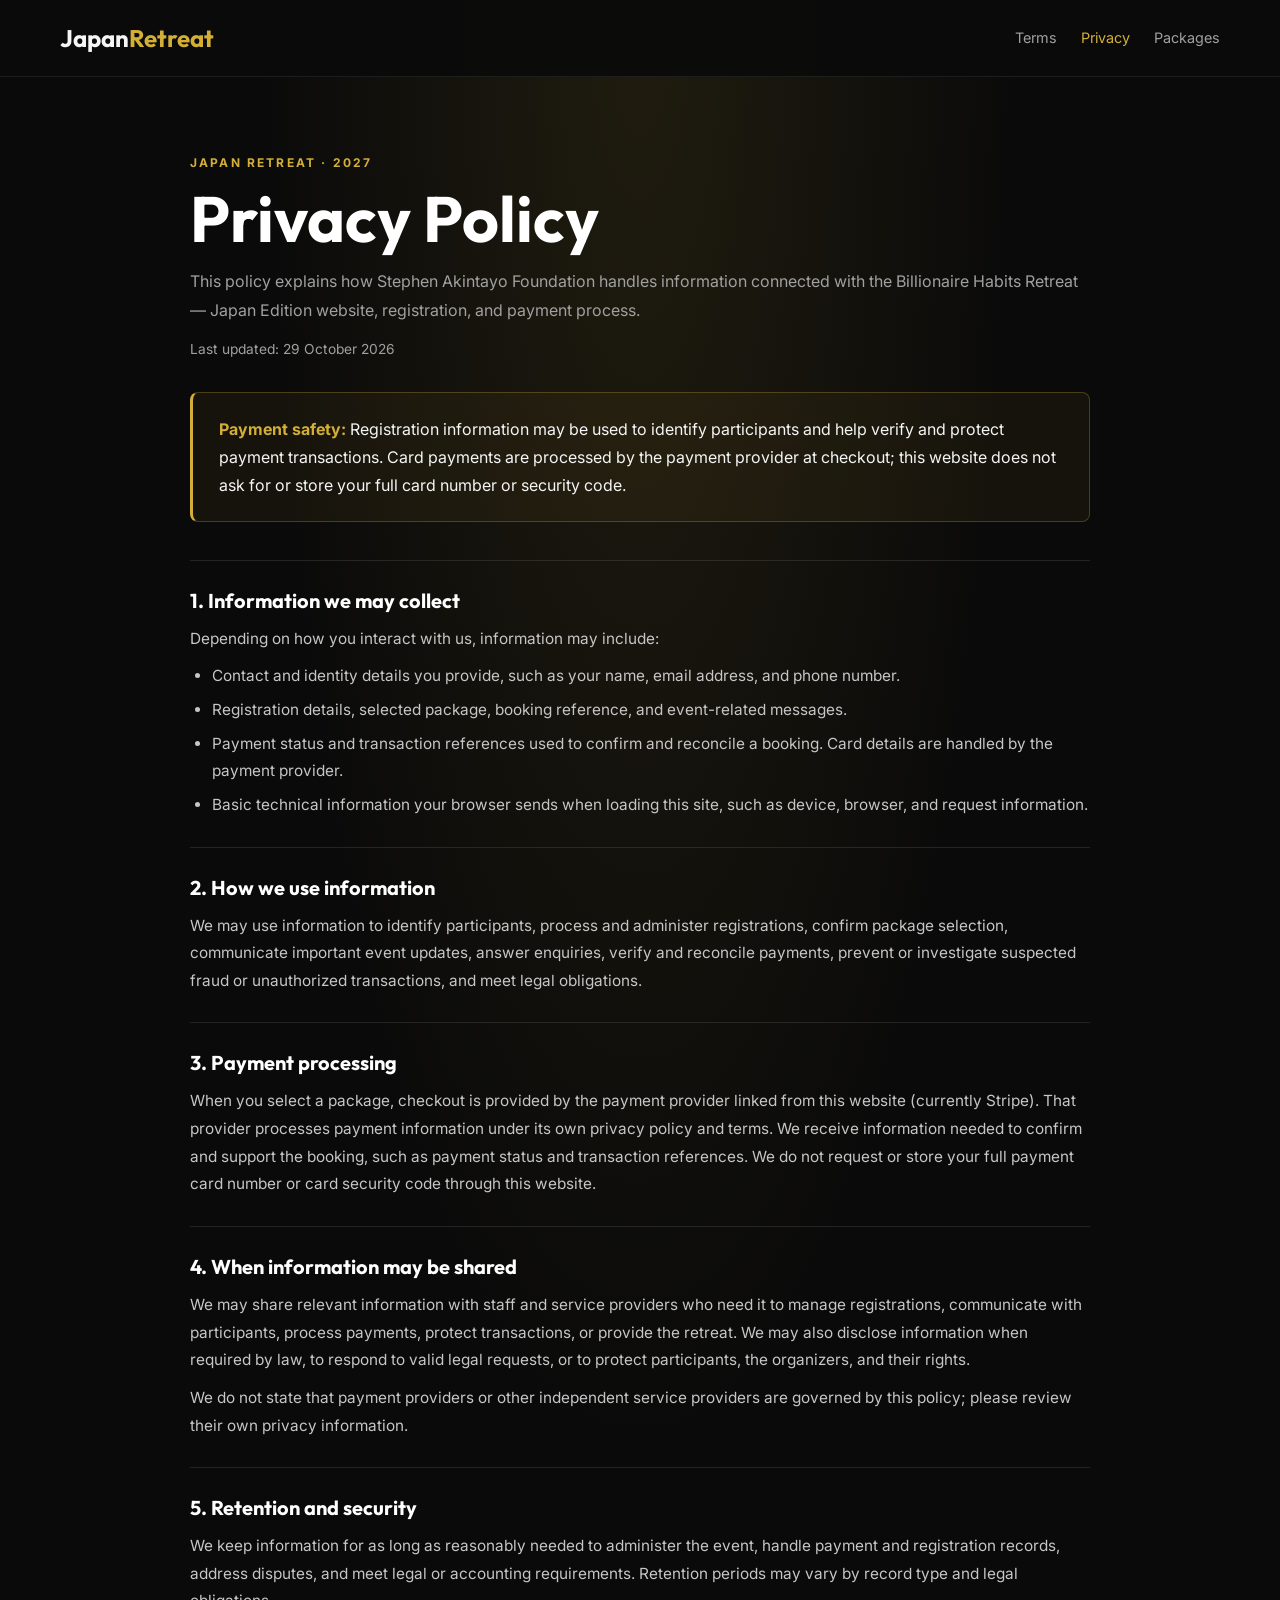
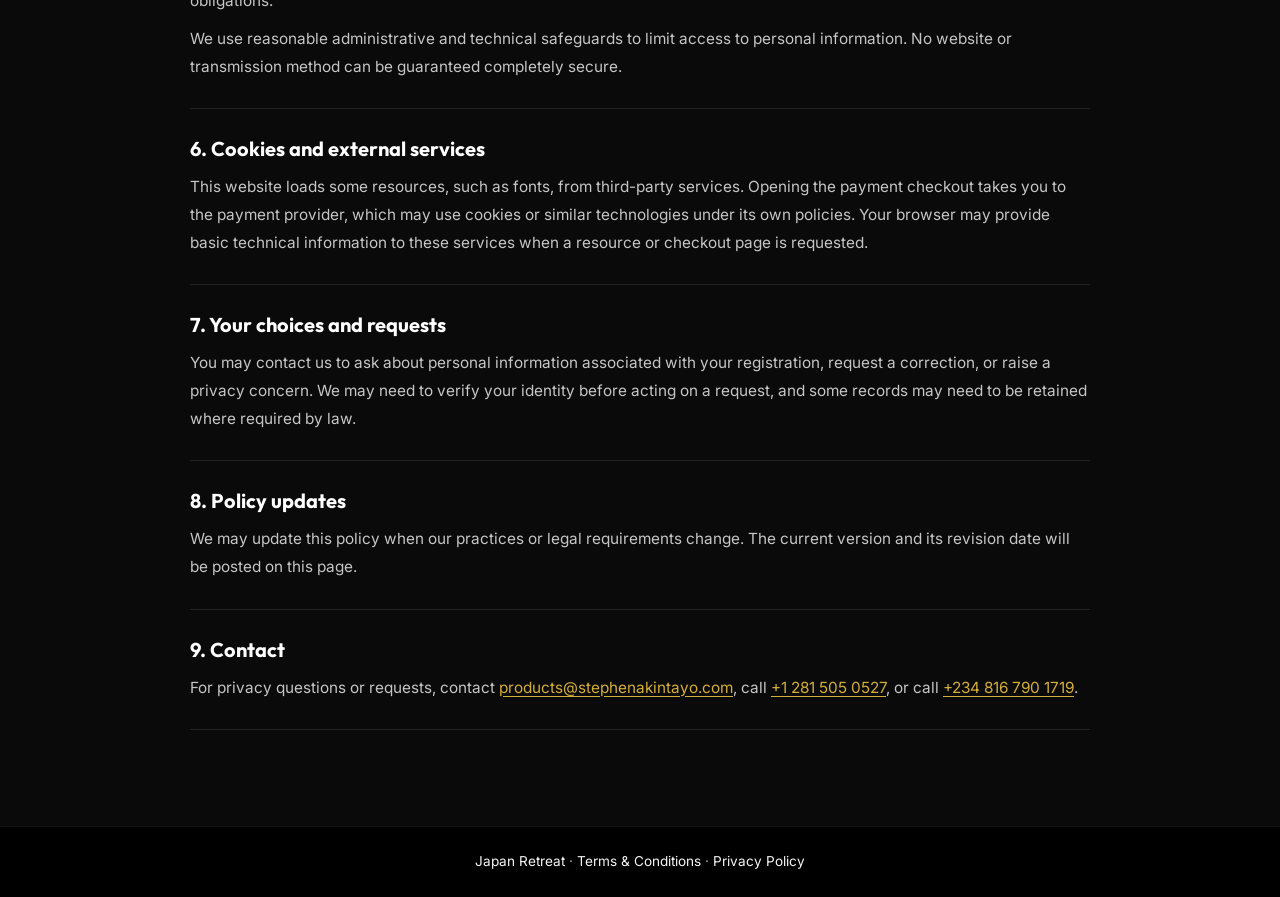
==== privacy.html @ bea85458 "feat: Implement Terms & Conditions agreement for Stripe checkout, enhancing user consent process; ad" ====
<!DOCTYPE html>
<html lang="en">
<head>
    <meta charset="UTF-8">
    <meta name="viewport" content="width=device-width, initial-scale=1.0">
    <meta name="theme-color" content="#0a0a0a">
    <meta name="description" content="Privacy Policy for the Billionaire Habits Retreat — Japan Edition 2027.">
    <title>Privacy Policy | Japan Retreat</title>
    <link rel="preconnect" href="https://fonts.googleapis.com">
    <link rel="preconnect" href="https://fonts.gstatic.com" crossorigin>
    <link href="https://fonts.googleapis.com/css2?family=Inter:wght@300;400;600&family=Outfit:wght@400;700&display=swap" rel="stylesheet">
    <link rel="stylesheet" href="style.css">
</head>
<body class="legal-page">
    <header class="legal-nav">
        <div class="container legal-nav-inner">
            <a href="index.html" class="logo">Japan<span>Retreat</span></a>
            <nav class="legal-nav-links" aria-label="Legal pages">
                <a href="terms.html">Terms</a>
                <a href="privacy.html" aria-current="page">Privacy</a>
                <a href="index.html#pricing">Packages</a>
            </nav>
        </div>
    </header>

    <main class="legal-main">
        <p class="legal-eyebrow">Japan Retreat · 2027</p>
        <h1 class="legal-title">Privacy Policy</h1>
        <p class="legal-intro">This policy explains how Stephen Akintayo Foundation handles information connected with the Billionaire Habits Retreat — Japan Edition website, registration, and payment process.</p>
        <p class="legal-updated">Last updated: 29 October 2026</p>

        <aside class="legal-highlight">
            <p><strong>Payment safety:</strong> Registration information may be used to identify participants and help verify and protect payment transactions. Card payments are processed by the payment provider at checkout; this website does not ask for or store your full card number or security code.</p>
        </aside>

        <div class="legal-content">
            <section>
                <h2>1. Information we may collect</h2>
                <p>Depending on how you interact with us, information may include:</p>
                <ul>
                    <li>Contact and identity details you provide, such as your name, email address, and phone number.</li>
                    <li>Registration details, selected package, booking reference, and event-related messages.</li>
                    <li>Payment status and transaction references used to confirm and reconcile a booking. Card details are handled by the payment provider.</li>
                    <li>Basic technical information your browser sends when loading this site, such as device, browser, and request information.</li>
                </ul>
            </section>
            <section>
                <h2>2. How we use information</h2>
                <p>We may use information to identify participants, process and administer registrations, confirm package selection, communicate important event updates, answer enquiries, verify and reconcile payments, prevent or investigate suspected fraud or unauthorized transactions, and meet legal obligations.</p>
            </section>
            <section>
                <h2>3. Payment processing</h2>
                <p>When you select a package, checkout is provided by the payment provider linked from this website (currently Stripe). That provider processes payment information under its own privacy policy and terms. We receive information needed to confirm and support the booking, such as payment status and transaction references. We do not request or store your full payment card number or card security code through this website.</p>
            </section>
            <section>
                <h2>4. When information may be shared</h2>
                <p>We may share relevant information with staff and service providers who need it to manage registrations, communicate with participants, process payments, protect transactions, or provide the retreat. We may also disclose information when required by law, to respond to valid legal requests, or to protect participants, the organizers, and their rights.</p>
                <p>We do not state that payment providers or other independent service providers are governed by this policy; please review their own privacy information.</p>
            </section>
            <section>
                <h2>5. Retention and security</h2>
                <p>We keep information for as long as reasonably needed to administer the event, handle payment and registration records, address disputes, and meet legal or accounting requirements. Retention periods may vary by record type and legal obligations.</p>
                <p>We use reasonable administrative and technical safeguards to limit access to personal information. No website or transmission method can be guaranteed completely secure.</p>
            </section>
            <section>
                <h2>6. Cookies and external services</h2>
                <p>This website loads some resources, such as fonts, from third-party services. Opening the payment checkout takes you to the payment provider, which may use cookies or similar technologies under its own policies. Your browser may provide basic technical information to these services when a resource or checkout page is requested.</p>
            </section>
            <section>
                <h2>7. Your choices and requests</h2>
                <p>You may contact us to ask about personal information associated with your registration, request a correction, or raise a privacy concern. We may need to verify your identity before acting on a request, and some records may need to be retained where required by law.</p>
            </section>
            <section>
                <h2>8. Policy updates</h2>
                <p>We may update this policy when our practices or legal requirements change. The current version and its revision date will be posted on this page.</p>
            </section>
            <section>
                <h2>9. Contact</h2>
                <p>For privacy questions or requests, contact <a href="mailto:products@stephenakintayo.com">products@stephenakintayo.com</a>, call <a href="tel:+12815050527">+1 281 505 0527</a>, or call <a href="tel:+2348167901719">+234 816 790 1719</a>.</p>
            </section>
        </div>
    </main>

    <footer class="legal-footer">
        <a href="index.html">Japan Retreat</a> · <a href="terms.html">Terms &amp; Conditions</a> · <a href="privacy.html">Privacy Policy</a>
    </footer>
</body>
</html>
---- style.css ----
/* Global Variables & Reset */
:root {
    --primary-color: #D4AF37;
    /* Metallic Gold */
    --secondary-color: #8B0000;
    /* Deep Japan Red */
    --bg-dark: #0a0a0a;
    /* Almost Black */
    --bg-card: #141414;
    /* Dark Grey */
    --text-light: #f5f5f5;
    --text-grey: #a0a0a0;
    --font-heading: 'Outfit', sans-serif;
    --font-body: 'Inter', sans-serif;
    --transition: all 0.3s ease;
}

* {
    margin: 0;
    padding: 0;
    box-sizing: border-box;
}

html {
    scroll-behavior: smooth;
    overflow-x: hidden;
}

@media (prefers-reduced-motion: reduce) {
    html {
        scroll-behavior: auto;
    }

    *,
    *::before,
    *::after {
        animation-duration: 0.01ms !important;
        animation-iteration-count: 1 !important;
        transition-duration: 0.01ms !important;
    }
}

body {
    font-family: var(--font-body);
    background-color: var(--bg-dark);
    color: var(--text-light);
    line-height: 1.6;
    overflow-x: hidden;
}

h1,
h2,
h3,
h4,
h5,
h6 {
    font-family: var(--font-heading);
    font-weight: 700;
    line-height: 1.2;
    color: #fff;
}

a {
    text-decoration: none;
    color: inherit;
    transition: var(--transition);
}

a:focus-visible,
button:focus-visible,
.btn:focus-visible {
    outline: 2px solid var(--primary-color);
    outline-offset: 3px;
}

.skip-link {
    position: absolute;
    left: -9999px;
    top: auto;
    width: 1px;
    height: 1px;
    overflow: hidden;
    z-index: -1;
}

.skip-link:focus {
    left: 16px;
    top: 16px;
    width: auto;
    height: auto;
    padding: 12px 20px;
    background: var(--primary-color);
    color: #000;
    font-weight: 600;
    z-index: 10000;
    border-radius: 4px;
    overflow: visible;
}

ul {
    list-style: none;
}

img {
    max-width: 100%;
    height: auto;
    display: block;
}

/* Utility Classes */
.container {
    max-width: 1200px;
    margin: 0 auto;
    padding: 0 20px;
}

.section-padding {
    padding: 100px 0;
}

.text-center {
    text-align: center;
}

.text-gold {
    color: var(--primary-color);
}

.btn {
    display: inline-block;
    padding: 16px 32px;
    font-weight: 600;
    text-transform: uppercase;
    letter-spacing: 1px;
    border-radius: 4px;
    cursor: pointer;
    transition: var(--transition);
    border: 1px solid transparent;
    text-align: center;
    line-height: 1.3;
}

.btn-primary {
    background: linear-gradient(135deg, var(--primary-color), #b8860b);
    color: #000;
}

.btn-primary:hover {
    transform: translateY(-2px);
    box-shadow: 0 10px 20px rgba(212, 175, 55, 0.2);
}

.btn-secondary {
    background: transparent;
    border-color: var(--text-light);
    color: var(--text-light);
}

.btn-secondary:hover {
    background: rgba(255, 255, 255, 0.1);
    border-color: var(--primary-color);
    color: var(--primary-color);
}

.btn-hero-outline {
    border-color: rgba(212, 175, 55, 0.5);
    color: var(--text-light);
}

.btn-hero-outline:hover {
    border-color: var(--primary-color);
    color: var(--primary-color);
    background: rgba(212, 175, 55, 0.08);
}

.nav-links a.btn-nav-cta {
    padding: 10px 18px !important;
    font-size: 0.8rem;
    letter-spacing: 0.04em;
    color: #111;
}

.nav-links a.btn-nav-cta:hover {
    color: #111;
}

/* Animations */
@keyframes fadeIn {
    from {
        opacity: 0;
        transform: translateY(20px);
    }

    to {
        opacity: 1;
        transform: translateY(0);
    }
}

.fade-in {
    opacity: 0;
    animation: fadeIn 0.8s ease forwards;
}

.delay-100 {
    animation-delay: 0.1s;
}

.delay-200 {
    animation-delay: 0.2s;
}

.delay-300 {
    animation-delay: 0.3s;
}

/* Navigation */
.navbar {
    position: fixed;
    top: 0;
    left: 0;
    width: 100%;
    z-index: 1000;
    padding: 20px 0;
    transition: var(--transition);
    background: rgba(10, 10, 10, 0.8);
    backdrop-filter: blur(10px);
    border-bottom: 1px solid rgba(255, 255, 255, 0.05);
}

.navbar.scrolled {
    padding: 14px 0;
    background: rgba(10, 10, 10, 0.95);
    box-shadow: 0 8px 32px rgba(0, 0, 0, 0.45);
}

.nav-container {
    display: flex;
    justify-content: space-between;
    align-items: center;
}

.logo {
    font-size: 1.5rem;
    font-weight: 700;
    color: var(--text-light);
    font-family: var(--font-heading);
}

.logo span {
    color: var(--primary-color);
}

.nav-links {
    display: flex;
    gap: 28px;
    align-items: center;
}

.nav-links a {
    font-size: 0.9rem;
    text-transform: uppercase;
    letter-spacing: 1px;
    color: var(--text-grey);
}

.nav-links a:hover {
    color: var(--primary-color);
}

.mobile-menu-btn {
    display: none;
    font-size: 1.5rem;
    cursor: pointer;
    width: 44px;
    height: 44px;
    align-items: center;
    justify-content: center;
    color: var(--text-light);
    flex-shrink: 0;
}

/* Hero Section */
.hero {
    min-height: 100vh;
    min-height: 100dvh;
    background: linear-gradient(rgba(0, 0, 0, 0.6), rgba(0, 0, 0, 0.7)), url('images/hero-bg.png');
    background-size: cover;
    background-position: center;
    display: flex;
    align-items: center;
    justify-content: center;
    text-align: center;
    position: relative;
    padding: 110px 0 56px;
}

.hero-content {
    max-width: 900px;
    padding: 0 20px;
}

.hero-subtitle {
    font-size: 1.2rem;
    text-transform: uppercase;
    letter-spacing: 3px;
    color: var(--primary-color);
    margin-bottom: 20px;
    display: block;
}

.hero h1 {
    font-size: 4rem;
    margin-bottom: 20px;
    text-shadow: 0 2px 10px rgba(0, 0, 0, 0.5);
}

.hero-date {
    display: inline-flex;
    align-items: center;
    gap: 10px;
    font-family: var(--font-heading);
    font-size: 1.05rem;
    font-weight: 600;
    letter-spacing: 0.06em;
    text-transform: uppercase;
    color: var(--primary-color);
    margin: 0 auto 24px;
    padding: 10px 18px;
    border: 1px solid rgba(212, 175, 55, 0.35);
    background: rgba(0, 0, 0, 0.35);
}

.hero-date i {
    opacity: 0.9;
}

.hero-micro {
    font-size: 1.2rem;
    color: var(--text-grey);
    margin-bottom: 40px;
    max-width: 700px;
    margin-left: auto;
    margin-right: auto;
}

.hero-benefits {
    display: flex;
    justify-content: center;
    gap: 20px;
    flex-wrap: wrap;
    margin-bottom: 40px;
}

.benefit-item {
    display: flex;
    align-items: center;
    gap: 10px;
    font-size: 0.9rem;
    color: var(--text-light);
}

.benefit-item i {
    color: var(--primary-color);
}

.hero-cta {
    display: flex;
    gap: 20px;
    justify-content: center;
    margin-bottom: 28px;
}

.trust-indicators {
    font-size: 0.8rem;
    color: var(--text-grey);
    letter-spacing: 0.5px;
    max-width: 520px;
    margin-left: auto;
    margin-right: auto;
    line-height: 1.5;
}

.section-lead {
    max-width: 640px;
    margin: 0 auto 32px;
    color: var(--text-grey);
    font-size: 1.05rem;
    line-height: 1.65;
}

.pricing .section-lead {
    margin-bottom: 16px;
}

/* About Section */
.about {
    background-color: var(--bg-dark);
    position: relative;
    overflow: hidden;
}

.about-grid {
    display: grid;
    grid-template-columns: 1fr 1fr;
    gap: 60px;
    align-items: center;
}

.about-image {
    position: relative;
}

.about-image img {
    border-radius: 4px;
    box-shadow: 0 20px 40px rgba(0, 0, 0, 0.5);
}

.about-image::before {
    content: '';
    position: absolute;
    top: -20px;
    left: -20px;
    width: 100%;
    height: 100%;
    border: 2px solid var(--primary-color);
    z-index: -1;
    opacity: 0.5;
}

.section-title {
    font-size: 3rem;
    margin-bottom: 30px;
}

.section-title span {
    color: var(--primary-color);
}

.mini-list {
    margin-top: 30px;
}

.mini-list li {
    margin-bottom: 15px;
    padding-left: 25px;
    position: relative;
    color: var(--text-grey);
}

.mini-list li::before {
    content: '•';
    color: var(--primary-color);
    position: absolute;
    left: 0;
    font-size: 1.5rem;
    line-height: 1rem;
}

/* Who It's For */
.who-for {
    background-color: var(--bg-card);
}

.who-grid {
    display: grid;
    grid-template-columns: repeat(auto-fit, minmax(min(100%, 280px), 1fr));
    gap: 30px;
    margin-top: 50px;
}

.who-card {
    background: rgba(255, 255, 255, 0.03);
    padding: 40px;
    border-radius: 4px;
    border: 1px solid rgba(255, 255, 255, 0.05);
    transition: var(--transition);
}

.who-card:hover {
    transform: translateY(-10px);
    border-color: var(--primary-color);
}

.who-card h3 {
    font-size: 1.5rem;
    margin-bottom: 15px;
    color: var(--primary-color);
}

.not-for {
    margin-top: 60px;
    padding: 40px;
    background: rgba(139, 0, 0, 0.1);
    border-left: 4px solid var(--secondary-color);
}

/* Outcomes */
.outcomes {
    background: linear-gradient(rgba(0, 0, 0, 0.9), rgba(0, 0, 0, 0.9)), url('images/strategy-session.png');
    background-size: cover;
    background-position: center;
}

.outcome-grid {
    display: grid;
    grid-template-columns: repeat(auto-fit, minmax(min(100%, 240px), 1fr));
    gap: 30px;
    margin-top: 50px;
}

.outcome-card {
    background: rgba(0, 0, 0, 0.6);
    backdrop-filter: blur(10px);
    padding: 30px;
    border-top: 2px solid var(--primary-color);
    text-align: center;
}

.outcome-number {
    font-size: 3rem;
    font-weight: 700;
    color: rgba(255, 255, 255, 0.1);
    margin-bottom: -20px;
    display: block;
}

.outcome-card h3 {
    margin-bottom: 15px;
}

/* Itinerary */
.itinerary {
    background-color: var(--bg-dark);
}

.timeline {
    position: relative;
    max-width: 800px;
    margin: 50px auto 0;
}

.timeline::before {
    content: '';
    position: absolute;
    left: 50%;
    transform: translateX(-50%);
    width: 2px;
    height: 100%;
    background: rgba(255, 255, 255, 0.1);
}

.timeline-item {
    margin-bottom: 50px;
    position: relative;
    width: 50%;
}

.timeline-item:nth-child(odd) {
    left: 0;
    padding-right: 40px;
    text-align: right;
}

.timeline-item:nth-child(even) {
    left: 50%;
    padding-left: 40px;
}

.timeline-dot {
    position: absolute;
    width: 20px;
    height: 20px;
    background: var(--primary-color);
    border-radius: 50%;
    top: 0;
}

.timeline-item:nth-child(odd) .timeline-dot {
    right: -10px;
}

.timeline-item:nth-child(even) .timeline-dot {
    left: -10px;
}

.day-title {
    color: var(--primary-color);
    font-size: 1.2rem;
    margin-bottom: 10px;
    font-weight: 700;
}

/* Included */
.included {
    background-color: var(--bg-card);
}

.included-grid {
    display: grid;
    grid-template-columns: 1fr 1fr;
    gap: 60px;
}

.included-list li {
    margin-bottom: 15px;
    display: flex;
    align-items: center;
    gap: 15px;
}

.included-list li i {
    color: var(--primary-color);
}

.not-included-list li i {
    color: var(--secondary-color);
}

/* Pricing */
.pricing {
    background-color: var(--bg-dark);
}

.pricing-grid {
    display: grid;
    grid-template-columns: repeat(auto-fit, minmax(300px, 1fr));
    gap: 30px;
    margin-top: 50px;
}

.pricing-grid-four {
    max-width: 1200px;
    margin-left: auto;
    margin-right: auto;
    grid-template-columns: repeat(2, minmax(0, 1fr));
    gap: 24px;
    align-items: stretch;
}

.pricing-grid-four .pricing-card {
    display: flex;
    flex-direction: column;
    padding: 32px 24px;
}

.pricing-grid-four .package-features {
    flex: 1;
}

.pricing-grid-four .pricing-card.featured {
    transform: none;
}

.pricing-grid-four .pricing-card.featured:hover {
    transform: translateY(-10px);
}

.package-price {
    font-family: 'Outfit', sans-serif;
    margin: 0 0 12px;
    line-height: 1.15;
}

.package-currency {
    display: block;
    font-size: 0.7rem;
    font-weight: 600;
    letter-spacing: 0.2em;
    text-transform: uppercase;
    color: var(--text-grey);
    margin-bottom: 6px;
}

.package-amount {
    font-size: 2.35rem;
    font-weight: 700;
    color: var(--primary-color);
}

.pricing-tier-label {
    display: inline-block;
    font-size: 0.7rem;
    font-weight: 700;
    letter-spacing: 0.15em;
    text-transform: uppercase;
    color: var(--text-grey);
    margin-bottom: 8px;
}

.pricing-urgency {
    margin: 16px auto 40px;
    max-width: 520px;
    font-size: 0.95rem;
    color: var(--primary-color);
    font-weight: 600;
}

.pricing-urgency i {
    margin-right: 8px;
    opacity: 0.9;
}

.pricing-ribbon {
    position: absolute;
    top: 0;
    left: 0;
    width: 100%;
    background: var(--primary-color);
    color: #000;
    font-size: 0.75rem;
    font-weight: 700;
    padding: 6px 0;
    text-transform: uppercase;
    letter-spacing: 0.08em;
}

.package-note {
    font-size: 0.95rem;
    color: var(--text-grey);
    margin: 0 0 8px;
    line-height: 1.5;
}

.package-terms {
    display: grid;
    gap: 7px;
    margin: 18px 0 12px;
    color: var(--text-grey);
    font-size: 0.82rem;
    line-height: 1.5;
    text-align: left;
}

.package-terms label {
    display: flex;
    align-items: flex-start;
    gap: 9px;
    cursor: pointer;
}

.package-terms input {
    flex: 0 0 auto;
    margin-top: 3px;
    accent-color: var(--primary-color);
}

.package-terms a {
    justify-self: start;
    margin-left: 25px;
    color: var(--primary-color);
    text-decoration: underline;
}

.btn-pricing-main.is-disabled {
    opacity: 0.5;
    cursor: not-allowed;
    filter: grayscale(0.35);
}

.package-diff {
    font-size: 0.9rem;
    color: var(--primary-color);
    font-weight: 600;
    margin: 0 0 12px;
    line-height: 1.5;
    max-width: 320px;
    margin-left: auto;
    margin-right: auto;
}

.btn-pricing-main {
    width: 100%;
    text-align: center;
}

.pricing-secure {
    margin-top: 14px;
    font-size: 0.75rem;
    color: var(--text-grey);
    line-height: 1.4;
}

.pricing-secure i {
    margin-right: 6px;
    color: rgba(212, 175, 55, 0.7);
}

.final-cta-grid {
    display: grid;
    grid-template-columns: repeat(2, minmax(0, 1fr));
    gap: 14px;
    max-width: 720px;
    margin: 0 auto;
}

.final-cta-grid .btn {
    width: 100%;
    text-align: center;
}

.pricing-card {
    background: var(--bg-card);
    padding: 40px;
    border-radius: 4px;
    border: 1px solid rgba(255, 255, 255, 0.05);
    text-align: center;
    position: relative;
    transition: var(--transition);
}

.pricing-card.featured {
    border-color: var(--primary-color);
    transform: scale(1.05);
    z-index: 1;
    background: linear-gradient(180deg, #1a1a1a 0%, #141414 100%);
}

.pricing-card:hover {
    transform: translateY(-10px);
}

.pricing-card.featured:hover {
    transform: scale(1.05) translateY(-10px);
}

.package-name {
    font-size: 1.5rem;
    margin-bottom: 20px;
    color: var(--text-light);
}

.package-features {
    margin: 24px 0 28px;
    text-align: left;
}

.package-features li {
    display: flex;
    align-items: flex-start;
    gap: 12px;
    margin-bottom: 14px;
    padding-bottom: 14px;
    border-bottom: 1px solid rgba(255, 255, 255, 0.05);
    font-size: 0.95rem;
    color: var(--text-light);
}

.package-features li:last-child {
    border-bottom: none;
    margin-bottom: 0;
    padding-bottom: 0;
}

.package-features li > i {
    flex-shrink: 0;
    margin-top: 3px;
    color: var(--primary-color);
    width: 1.1em;
    text-align: center;
}

.package-features li > i.fa-passport {
    color: rgba(212, 175, 55, 0.85);
}

.pricing-card.featured .package-name {
    margin-top: 22px;
}

/* Host */
.host {
    background-color: var(--bg-card);
}

.host-grid {
    display: grid;
    grid-template-columns: 1fr 1fr;
    gap: 60px;
    align-items: center;
}

.host-img img {
    border-radius: 4px;
    filter: grayscale(20%);
    transition: var(--transition);
}

.host-img img:hover {
    filter: grayscale(0%);
}

.host-role {
    color: var(--primary-color);
    font-weight: 600;
    letter-spacing: 0.04em;
    margin: -8px 0 18px;
    font-size: 0.95rem;
}

/* Testimonials */
.testimonials {
    background: linear-gradient(rgba(0, 0, 0, 0.8), rgba(0, 0, 0, 0.8)), url('images/testimonial-bg.png');
    background-size: cover;
    background-position: center;
}

.testimonial-grid {
    display: grid;
    grid-template-columns: repeat(auto-fit, minmax(min(100%, 280px), 1fr));
    gap: 30px;
    margin-top: 50px;
}

.testimonial-card {
    background: rgba(255, 255, 255, 0.05);
    backdrop-filter: blur(5px);
    padding: 30px;
    border-radius: 4px;
}

.quote-icon {
    font-size: 2rem;
    color: var(--primary-color);
    margin-bottom: 20px;
}

/* FAQ */
.faq {
    background-color: var(--bg-dark);
}

.faq-container {
    max-width: 800px;
    margin: 50px auto 0;
}

.need-to-know {
    max-width: 800px;
    margin: 0 auto 0;
    padding: 28px 32px;
    background: var(--bg-card);
    border: 1px solid rgba(212, 175, 55, 0.25);
    border-radius: 4px;
}

.need-to-know-title {
    font-size: 1.15rem;
    margin-bottom: 16px;
    color: var(--primary-color);
}

.need-to-know-list {
    display: flex;
    flex-direction: column;
    gap: 12px;
}

.need-to-know-list li {
    color: var(--text-grey);
    font-size: 0.95rem;
    line-height: 1.55;
}

.need-to-know-list strong {
    color: var(--text-light);
}

.need-to-know-list a,
.faq-answer a {
    color: var(--primary-color);
    text-decoration: underline;
    text-underline-offset: 2px;
}

.need-to-know-list a:hover,
.faq-answer a:hover {
    color: #e8c84a;
}

.faq-item {
    margin-bottom: 20px;
    border-bottom: 1px solid rgba(255, 255, 255, 0.1);
}

.faq-question {
    padding: 20px 0;
    cursor: pointer;
    display: flex;
    justify-content: space-between;
    align-items: center;
    font-weight: 600;
}

.faq-answer {
    max-height: 0;
    overflow: hidden;
    transition: max-height 0.35s ease, padding 0.35s ease;
    color: var(--text-grey);
}

.faq-item.active .faq-answer {
    max-height: 2000px;
    padding-bottom: 20px;
}

.faq-item.active .faq-question {
    color: var(--primary-color);
}

/* Footer */
footer {
    background-color: #000;
    padding: 80px 0 40px;
    border-top: 1px solid rgba(255, 255, 255, 0.05);
}

.footer-grid {
    display: grid;
    grid-template-columns: repeat(auto-fit, minmax(min(100%, 220px), 1fr));
    gap: 40px;
    margin-bottom: 60px;
}

.footer-grid a:hover {
    color: var(--primary-color);
}

.footer-bottom {
    text-align: center;
    padding-top: 40px;
    border-top: 1px solid rgba(255, 255, 255, 0.05);
    color: var(--text-grey);
    font-size: 0.9rem;
}

/* Final CTA */
.final-cta {
    background: var(--bg-card);
    text-align: center;
    border-top: 1px solid rgba(255, 255, 255, 0.06);
}

.final-cta-lead {
    max-width: 560px;
    margin: 0 auto 28px;
    color: var(--text-grey);
    font-size: 1.1rem;
    line-height: 1.65;
}

.final-cta-footnote {
    margin-top: 28px;
    font-size: 0.9rem;
    color: var(--text-grey);
    font-weight: 500;
}

.final-cta-footnote i {
    margin: 0 4px 0 10px;
    color: var(--primary-color);
}

.final-cta-footnote i:first-child {
    margin-left: 0;
}

/* Responsive */
@media (max-width: 1024px) {
    .nav-links {
        gap: 16px;
    }

    .nav-links a:not(.btn-primary) {
        font-size: 0.8rem;
    }

    .hero h1 {
        font-size: 3.1rem;
    }

    .section-title {
        font-size: 2.5rem;
    }
}

@media (max-width: 900px) {
    .section-padding {
        padding: 72px 0;
    }

    .nav-links {
        display: none;
        position: absolute;
        top: 100%;
        left: 0;
        width: 100%;
        background: rgba(10, 10, 10, 0.98);
        flex-direction: column;
        gap: 4px;
        padding: 12px 20px 24px;
        text-align: center;
        border-bottom: 1px solid rgba(255, 255, 255, 0.08);
        box-shadow: 0 16px 32px rgba(0, 0, 0, 0.45);
        z-index: 1001;
    }

    .nav-links.active {
        display: flex;
    }

    .nav-links li {
        width: 100%;
    }

    .nav-links a {
        display: block;
        padding: 12px 8px;
        font-size: 0.95rem;
    }

    .nav-links a.btn-nav-cta {
        width: 100%;
        margin-top: 8px;
        padding: 14px 18px !important;
        font-size: 0.85rem;
    }

    .mobile-menu-btn {
        display: flex;
    }

    .pricing-grid-four {
        grid-template-columns: 1fr;
        max-width: 440px;
        gap: 20px;
    }

    .pricing-grid-four .pricing-card {
        padding: 28px 20px;
    }

    .about-grid,
    .host-grid,
    .included-grid {
        grid-template-columns: 1fr;
        gap: 36px;
    }

    .about-image::before {
        top: -12px;
        left: 0;
    }

    .final-cta-grid {
        grid-template-columns: 1fr;
        max-width: 400px;
    }
}

@media (max-width: 768px) {
    .container {
        padding: 0 16px;
    }

    .hero {
        min-height: 100svh;
        padding: 96px 0 48px;
        align-items: flex-start;
    }

    .hero-subtitle {
        font-size: 0.78rem;
        letter-spacing: 1.5px;
        margin-bottom: 14px;
        line-height: 1.4;
    }

    .hero h1 {
        font-size: 2.05rem;
        margin-bottom: 16px;
    }

    .hero-date {
        font-size: 0.78rem;
        padding: 8px 12px;
        margin-bottom: 18px;
        letter-spacing: 0.04em;
        max-width: 100%;
        justify-content: center;
        flex-wrap: wrap;
    }

    .hero-micro {
        font-size: 1rem;
        margin-bottom: 28px;
        line-height: 1.6;
    }

    .hero-cta {
        flex-direction: column;
        gap: 12px;
        align-items: stretch;
        max-width: 360px;
        margin-left: auto;
        margin-right: auto;
    }

    .hero-cta .btn {
        width: 100%;
        padding: 14px 20px;
    }

    .trust-indicators {
        font-size: 0.75rem;
        padding: 0 8px;
    }

    .section-title {
        font-size: 1.85rem;
        margin-bottom: 20px;
    }

    .section-lead {
        font-size: 0.98rem;
        margin-bottom: 24px;
    }

    .need-to-know {
        padding: 20px 16px;
        margin-bottom: 28px;
    }

    .who-card,
    .not-for {
        padding: 24px 20px;
    }

    .not-for {
        margin-top: 36px;
    }

    .package-name {
        font-size: 1.25rem;
        margin-bottom: 12px;
    }

    .package-amount {
        font-size: 2rem;
    }

    .package-diff,
    .package-note {
        max-width: none;
        font-size: 0.88rem;
    }

    .package-features li {
        font-size: 0.9rem;
        margin-bottom: 10px;
        padding-bottom: 10px;
    }

    .btn-pricing-main {
        font-size: 0.72rem;
        letter-spacing: 0.4px;
        padding: 14px 10px;
        white-space: normal;
    }

    .timeline::before {
        left: 20px;
    }

    .timeline-item {
        width: 100%;
        padding-left: 50px;
        padding-right: 0;
        text-align: left;
        margin-bottom: 36px;
    }

    .timeline-item:nth-child(odd) {
        left: 0;
        text-align: left;
        padding-left: 50px;
        padding-right: 0;
    }

    .timeline-item:nth-child(even) {
        left: 0;
        padding-left: 50px;
    }

    .timeline-dot {
        left: 10px !important;
        right: auto !important;
    }

    .day-title {
        font-size: 1.05rem;
    }

    .faq-question {
        padding: 16px 0;
        gap: 12px;
        font-size: 0.95rem;
        text-align: left;
        align-items: flex-start;
    }

    .faq-question i {
        margin-top: 4px;
        flex-shrink: 0;
    }

    .final-cta-lead {
        font-size: 1rem;
        padding: 0 8px;
    }

    .final-cta-grid .btn {
        font-size: 0.75rem;
        letter-spacing: 0.5px;
        padding: 14px 12px;
        white-space: normal;
    }

    .final-cta-footnote {
        font-size: 0.8rem;
        line-height: 1.6;
        padding: 0 8px;
    }

    footer {
        padding: 56px 0 28px;
    }

    .footer-grid {
        gap: 28px;
        margin-bottom: 36px;
    }

    .footer-bottom {
        padding-top: 24px;
        font-size: 0.8rem;
        line-height: 1.5;
    }
}

@media (max-width: 480px) {
    .hero h1 {
        font-size: 1.7rem;
    }

    .hero-subtitle {
        font-size: 0.7rem;
        letter-spacing: 1px;
    }

    .section-title {
        font-size: 1.6rem;
    }

    .section-padding {
        padding: 56px 0;
    }

    .pricing-grid-four .pricing-card.featured {
        padding-top: 44px;
    }
}

@media (max-width: 768px) and (hover: none) {
    .pricing-card:hover,
    .pricing-card.featured:hover,
    .pricing-grid-four .pricing-card.featured:hover,
    .who-card:hover,
    .btn-primary:hover {
        transform: none;
        box-shadow: none;
    }
}

/* Dedicated legal pages */
.legal-page {
    min-height: 100vh;
    background: radial-gradient(ellipse at 50% 0, rgba(212, 175, 55, 0.11), transparent 42%), var(--bg-dark);
}

.legal-nav {
    position: relative;
    background: rgba(10, 10, 10, 0.92);
    border-bottom: 1px solid rgba(255, 255, 255, 0.08);
}

.legal-nav-inner {
    display: flex;
    align-items: center;
    justify-content: space-between;
    min-height: 76px;
}

.legal-nav-links {
    display: flex;
    gap: 24px;
    align-items: center;
    color: var(--text-grey);
    font-size: 0.9rem;
}

.legal-nav-links a:hover,
.legal-nav-links a[aria-current="page"] {
    color: var(--primary-color);
}

.legal-main {
    width: min(900px, calc(100% - 40px));
    margin: 0 auto;
    padding: 76px 0 96px;
}

.legal-eyebrow {
    color: var(--primary-color);
    font-size: 0.75rem;
    font-weight: 700;
    letter-spacing: 0.18em;
    text-transform: uppercase;
}

.legal-title {
    margin: 12px 0 14px;
    font-family: var(--font-heading);
    font-size: clamp(2.4rem, 6vw, 4rem);
    line-height: 1.08;
}

.legal-intro,
.legal-updated {
    color: var(--text-grey);
    line-height: 1.8;
}

.legal-updated {
    margin-top: 12px;
    font-size: 0.86rem;
}

.legal-highlight {
    margin: 30px 0 38px;
    padding: 22px 26px;
    border: 1px solid rgba(212, 175, 55, 0.28);
    border-left: 3px solid var(--primary-color);
    border-radius: 8px;
    background: rgba(212, 175, 55, 0.06);
    line-height: 1.75;
}

.legal-highlight strong {
    color: var(--primary-color);
}

.legal-content {
    display: grid;
    gap: 0;
    border-top: 1px solid rgba(255, 255, 255, 0.1);
}

.legal-content section {
    padding: 28px 0;
    border-bottom: 1px solid rgba(255, 255, 255, 0.1);
}

.legal-content h2 {
    margin-bottom: 12px;
    font-family: var(--font-heading);
    font-size: 1.25rem;
}

.legal-content p,
.legal-content li {
    color: #c6c6c6;
    font-size: 0.96rem;
    line-height: 1.8;
}

.legal-content p + p {
    margin-top: 10px;
}

.legal-content ul {
    margin: 10px 0 0 22px;
    list-style: disc;
}

.legal-content li + li {
    margin-top: 6px;
}

.legal-content a {
    color: var(--primary-color);
    text-decoration: underline;
    text-underline-offset: 3px;
}

.legal-footer {
    padding: 24px 20px;
    border-top: 1px solid rgba(255, 255, 255, 0.08);
    color: var(--text-grey);
    text-align: center;
    font-size: 0.85rem;
}

.legal-footer a {
    color: var(--text-light);
}

@media (max-width: 600px) {
    .legal-nav-inner {
        min-height: 68px;
    }

    .legal-nav-links {
        gap: 14px;
        font-size: 0.82rem;
    }

    .legal-main {
        padding: 54px 0 68px;
    }

    .legal-highlight {
        padding: 18px;
    }
}
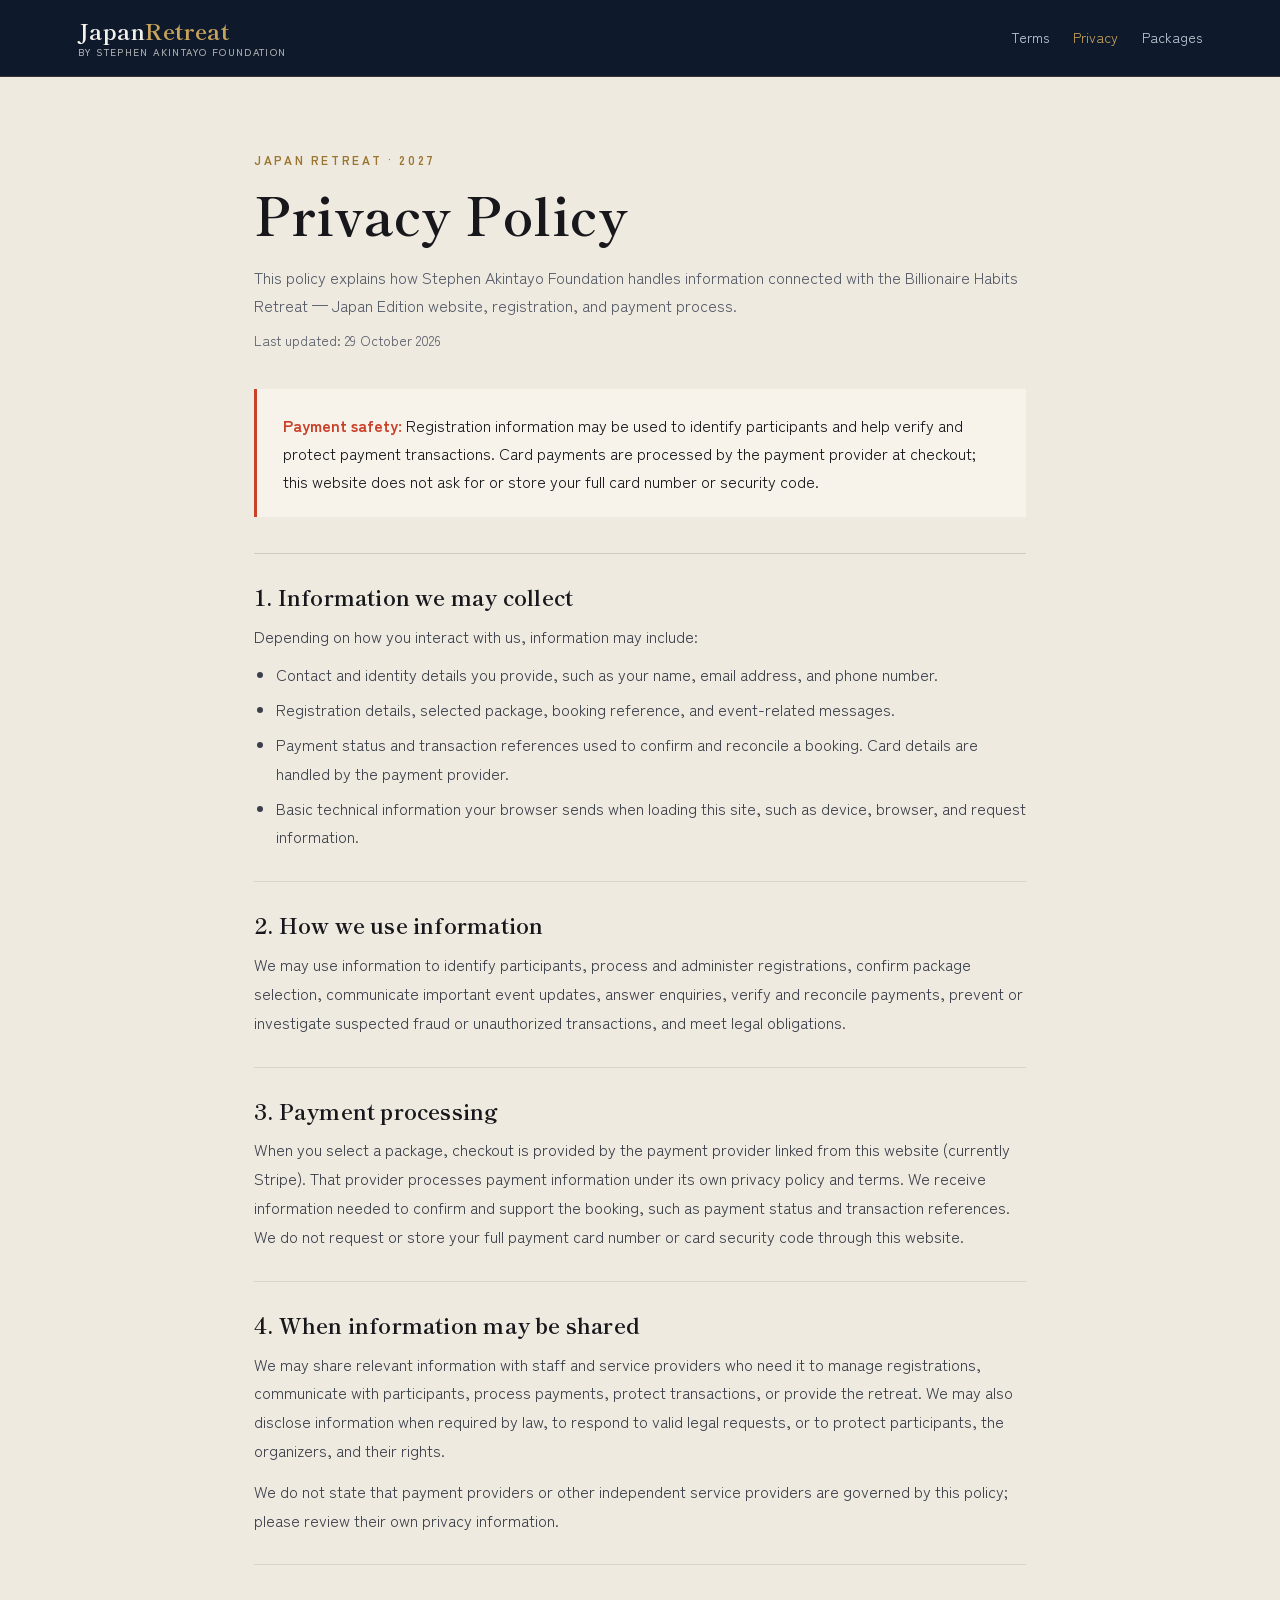
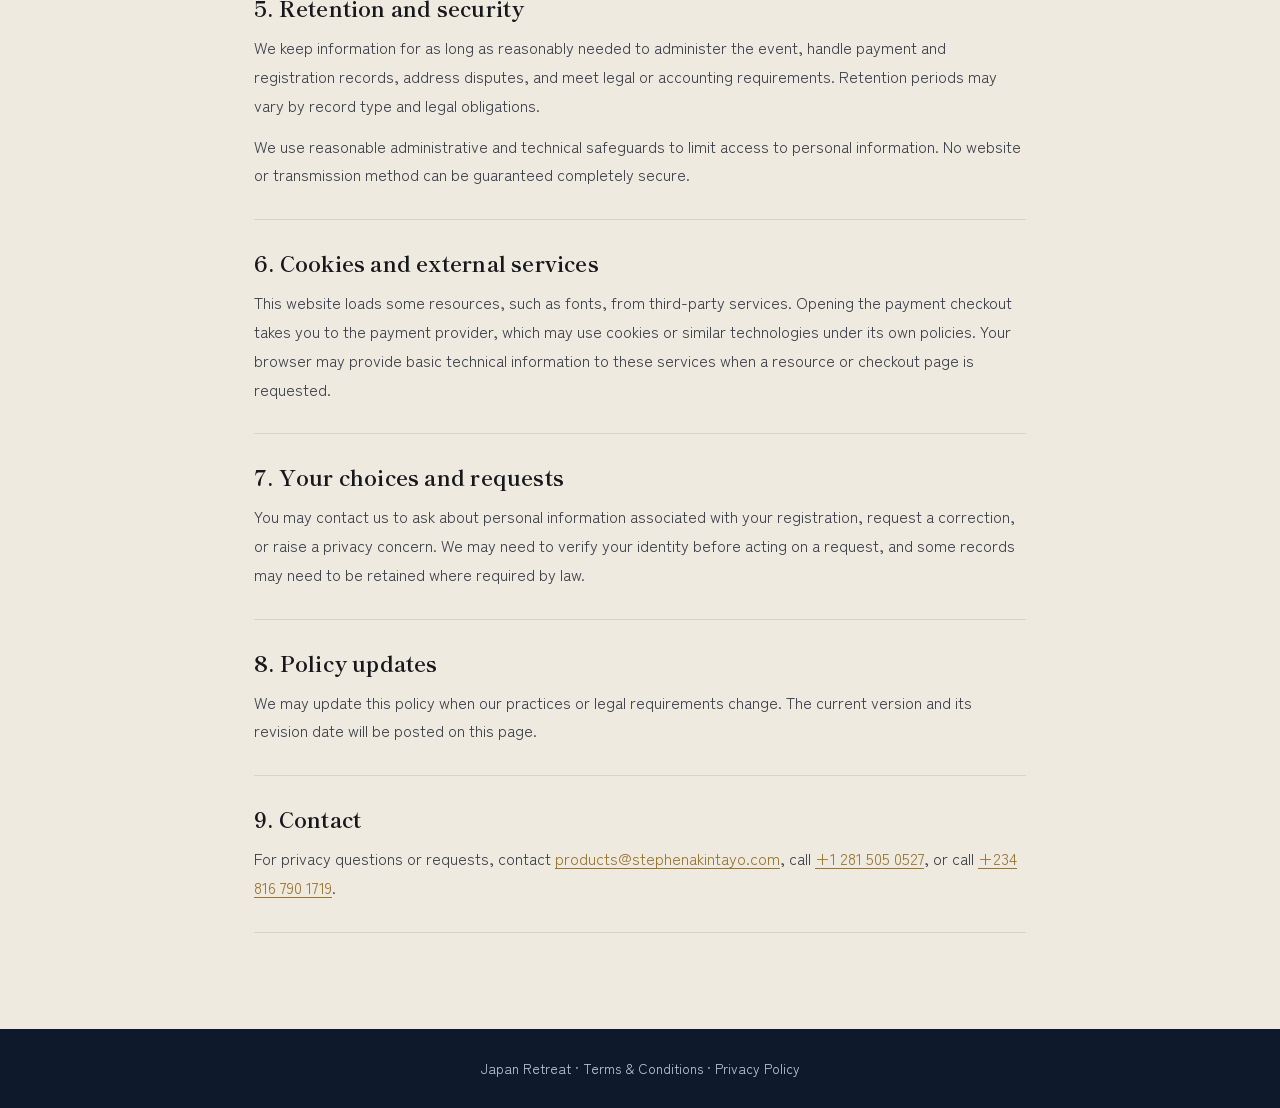
==== commit 3e9a9c94: "Update terms.html: Change theme color, update font styles, and enhance logo structure" ====
--- a/privacy.html
+++ b/privacy.html
@@ -3,18 +3,18 @@
 <head>
     <meta charset="UTF-8">
     <meta name="viewport" content="width=device-width, initial-scale=1.0">
-    <meta name="theme-color" content="#0a0a0a">
+    <meta name="theme-color" content="#0E1A2B">
     <meta name="description" content="Privacy Policy for the Billionaire Habits Retreat — Japan Edition 2027.">
     <title>Privacy Policy | Japan Retreat</title>
     <link rel="preconnect" href="https://fonts.googleapis.com">
     <link rel="preconnect" href="https://fonts.gstatic.com" crossorigin>
-    <link href="https://fonts.googleapis.com/css2?family=Inter:wght@300;400;600&family=Outfit:wght@400;700&display=swap" rel="stylesheet">
+    <link href="https://fonts.googleapis.com/css2?family=Shippori+Mincho:wght@400;600;700;800&family=Zen+Kaku+Gothic+New:wght@400;500;700&display=swap" rel="stylesheet">
     <link rel="stylesheet" href="style.css">
 </head>
 <body class="legal-page">
     <header class="legal-nav">
         <div class="container legal-nav-inner">
-            <a href="index.html" class="logo">Japan<span>Retreat</span></a>
+            <a href="index.html" class="logo"><span class="logo-text"><span class="logo-name">Japan<span>Retreat</span></span><span class="logo-by">by Stephen Akintayo Foundation</span></span></a>
             <nav class="legal-nav-links" aria-label="Legal pages">
                 <a href="terms.html">Terms</a>
                 <a href="privacy.html" aria-current="page">Privacy</a>
--- a/style.css
+++ b/style.css
@@ -1,21 +1,59 @@
-/* Global Variables & Reset */
+/* =========================================================
+   Billionaire Habits Retreat — Japan Edition
+   Direction: aizome indigo night + washi paper,
+   kinpaku gold leaf, shu vermilion hanko seal.
+   ========================================================= */
+
 :root {
-    --primary-color: #D4AF37;
-    /* Metallic Gold */
-    --secondary-color: #8B0000;
-    /* Deep Japan Red */
-    --bg-dark: #0a0a0a;
-    /* Almost Black */
-    --bg-card: #141414;
-    /* Dark Grey */
-    --text-light: #f5f5f5;
-    --text-grey: #a0a0a0;
-    --font-heading: 'Outfit', sans-serif;
-    --font-body: 'Inter', sans-serif;
-    --transition: all 0.3s ease;
-}
-
-* {
+    /* Palette */
+    --ai: #0E1A2B;          /* aizome indigo night — dark sections */
+    --ai-2: #16263C;        /* raised indigo surface */
+    --ai-3: #22354F;        /* indigo hairline */
+    --washi: #EFEAE0;       /* washi paper — light sections */
+    --washi-2: #E5DED0;     /* washi shade */
+    --sumi: #17171C;        /* sumi ink text on paper */
+    --kin: #C8A35A;         /* gold leaf */
+    --kin-soft: #E2C88F;
+    --shu: #C9412A;         /* vermilion seal */
+
+    /* Type */
+    --font-display: 'Shippori Mincho', 'Hiragino Mincho ProN', 'Yu Mincho', serif;
+    --font-body: 'Zen Kaku Gothic New', 'Hiragino Sans', 'Yu Gothic', system-ui, sans-serif;
+
+    --radius: 2px;
+    --transition: 0.3s cubic-bezier(.2, .7, .2, 1);
+    --nav-h: 76px;
+
+    /* Theme tokens (default = ink) */
+    --bg: var(--ai);
+    --fg: #F4F1EA;
+    --muted: #A9B4C6;
+    --surface: var(--ai-2);
+    --line: rgba(200, 163, 90, 0.22);
+    --accent: var(--kin);
+}
+
+.theme-ink {
+    --bg: var(--ai);
+    --fg: #F4F1EA;
+    --muted: #A9B4C6;
+    --surface: var(--ai-2);
+    --line: rgba(200, 163, 90, 0.22);
+    --accent: var(--kin);
+}
+
+.theme-washi {
+    --bg: var(--washi);
+    --fg: var(--sumi);
+    --muted: #565B68;
+    --surface: #F7F3EB;
+    --line: rgba(23, 23, 28, 0.14);
+    --accent: #9A7530; /* deeper gold for contrast on paper */
+}
+
+*,
+*::before,
+*::after {
     margin: 0;
     padding: 0;
     box-sizing: border-box;
@@ -24,6 +62,7 @@
 html {
     scroll-behavior: smooth;
     overflow-x: hidden;
+    scroll-padding-top: var(--nav-h);
 }
 
 @media (prefers-reduced-motion: reduce) {
@@ -42,35 +81,58 @@
 
 body {
     font-family: var(--font-body);
-    background-color: var(--bg-dark);
-    color: var(--text-light);
-    line-height: 1.6;
+    font-size: 1rem;
+    background-color: var(--ai);
+    color: #F4F1EA;
+    line-height: 1.75;
     overflow-x: hidden;
+    -webkit-font-smoothing: antialiased;
 }
 
 h1,
 h2,
 h3,
-h4,
-h5,
-h6 {
-    font-family: var(--font-heading);
+h4 {
+    font-family: var(--font-display);
     font-weight: 700;
     line-height: 1.2;
-    color: #fff;
+    color: var(--fg);
+    letter-spacing: 0.01em;
+}
+
+p+p {
+    margin-top: 1em;
 }
 
 a {
     text-decoration: none;
     color: inherit;
-    transition: var(--transition);
+    transition: color var(--transition), background-color var(--transition), border-color var(--transition), transform var(--transition);
 }
 
 a:focus-visible,
 button:focus-visible,
+input:focus-visible,
+[role="button"]:focus-visible,
+.faq-question:focus-visible,
 .btn:focus-visible {
-    outline: 2px solid var(--primary-color);
+    outline: 2px solid var(--kin);
     outline-offset: 3px;
+}
+
+ul,
+ol {
+    list-style: none;
+}
+
+img {
+    max-width: 100%;
+    height: auto;
+    display: block;
+}
+
+figure {
+    margin: 0;
 }
 
 .skip-link {
@@ -89,106 +151,164 @@
     width: auto;
     height: auto;
     padding: 12px 20px;
-    background: var(--primary-color);
-    color: #000;
+    background: var(--kin);
+    color: var(--sumi);
+    font-weight: 700;
+    z-index: 10000;
+    overflow: visible;
+}
+
+/* ---------- Layout utilities ---------- */
+.container {
+    width: 100%;
+    max-width: 1180px;
+    margin: 0 auto;
+    padding: 0 28px;
+}
+
+.section-padding {
+    padding: 120px 0;
+}
+
+.theme-ink,
+.theme-washi {
+    background-color: var(--bg);
+    color: var(--fg);
+}
+
+.section-head {
+    max-width: 680px;
+    margin: 0 auto 64px;
+    text-align: center;
+}
+
+.eyebrow {
+    display: inline-flex;
+    align-items: center;
+    gap: 14px;
+    font-size: 0.75rem;
+    font-weight: 700;
+    letter-spacing: 0.22em;
+    text-transform: uppercase;
+    color: var(--accent);
+    margin-bottom: 18px;
+}
+
+.eyebrow span {
+    font-family: var(--font-display);
+    font-size: 1rem;
+    letter-spacing: 0.12em;
+    text-transform: none;
+    color: var(--shu);
+    padding-right: 14px;
+    border-right: 1px solid var(--line);
+}
+
+.section-title {
+    font-size: clamp(2rem, 4.2vw, 3.1rem);
     font-weight: 600;
-    z-index: 10000;
-    border-radius: 4px;
-    overflow: visible;
-}
-
-ul {
-    list-style: none;
-}
-
-img {
-    max-width: 100%;
-    height: auto;
+    margin-bottom: 22px;
+}
+
+.section-title span {
     display: block;
-}
-
-/* Utility Classes */
-.container {
-    max-width: 1200px;
-    margin: 0 auto;
-    padding: 0 20px;
-}
-
-.section-padding {
-    padding: 100px 0;
+    color: var(--accent);
+    font-weight: 800;
+}
+
+.section-lead {
+    color: var(--muted);
+    font-size: 1.05rem;
 }
 
 .text-center {
     text-align: center;
 }
 
-.text-gold {
-    color: var(--primary-color);
-}
-
+/* ---------- Seal (hanko) — the signature ---------- */
+.hanko {
+    display: inline-grid;
+    place-items: center;
+    width: 46px;
+    height: 46px;
+    flex: 0 0 auto;
+    background: var(--shu);
+    color: #FBEDE6;
+    font-family: var(--font-display);
+    font-weight: 800;
+    font-size: 0.95rem;
+    line-height: 1;
+    writing-mode: vertical-rl;
+    letter-spacing: 0.06em;
+    border-radius: 4px;
+    transform: rotate(-4deg);
+    box-shadow: inset 0 0 0 2px rgba(251, 237, 230, 0.35), inset 0 0 0 4px var(--shu);
+}
+
+.hanko-lg {
+    width: 72px;
+    height: 72px;
+    font-size: 1.45rem;
+}
+
+/* ---------- Buttons ---------- */
 .btn {
-    display: inline-block;
-    padding: 16px 32px;
-    font-weight: 600;
-    text-transform: uppercase;
-    letter-spacing: 1px;
-    border-radius: 4px;
+    display: inline-flex;
+    align-items: center;
+    justify-content: center;
+    gap: 10px;
+    padding: 15px 32px;
+    font-family: var(--font-body);
+    font-weight: 700;
+    font-size: 0.9rem;
+    letter-spacing: 0.08em;
+    border-radius: var(--radius);
+    border: 1px solid transparent;
     cursor: pointer;
-    transition: var(--transition);
-    border: 1px solid transparent;
     text-align: center;
-    line-height: 1.3;
 }
 
 .btn-primary {
-    background: linear-gradient(135deg, var(--primary-color), #b8860b);
-    color: #000;
+    background: var(--kin);
+    color: var(--sumi);
+    border-color: var(--kin);
 }
 
 .btn-primary:hover {
+    background: var(--kin-soft);
+    border-color: var(--kin-soft);
     transform: translateY(-2px);
-    box-shadow: 0 10px 20px rgba(212, 175, 55, 0.2);
 }
 
 .btn-secondary {
     background: transparent;
-    border-color: var(--text-light);
-    color: var(--text-light);
+    color: var(--fg);
+    border-color: var(--accent);
 }
 
 .btn-secondary:hover {
-    background: rgba(255, 255, 255, 0.1);
-    border-color: var(--primary-color);
-    color: var(--primary-color);
-}
-
-.btn-hero-outline {
-    border-color: rgba(212, 175, 55, 0.5);
-    color: var(--text-light);
-}
-
-.btn-hero-outline:hover {
-    border-color: var(--primary-color);
-    color: var(--primary-color);
-    background: rgba(212, 175, 55, 0.08);
-}
-
-.nav-links a.btn-nav-cta {
-    padding: 10px 18px !important;
-    font-size: 0.8rem;
-    letter-spacing: 0.04em;
-    color: #111;
-}
-
-.nav-links a.btn-nav-cta:hover {
-    color: #111;
-}
-
-/* Animations */
-@keyframes fadeIn {
+    background: var(--accent);
+    color: var(--bg);
+}
+
+.btn.is-disabled,
+.btn[aria-disabled="true"] {
+    opacity: 0.45;
+    cursor: not-allowed;
+    filter: grayscale(0.4);
+    transform: none;
+}
+
+.btn.is-disabled:hover,
+.btn[aria-disabled="true"]:hover {
+    transform: none;
+}
+
+/* ---------- Animations ---------- */
+@keyframes rise {
     from {
         opacity: 0;
-        transform: translateY(20px);
+        transform: translateY(22px);
     }
 
     to {
@@ -197,9 +317,25 @@
     }
 }
 
+@keyframes stamp {
+    0% {
+        opacity: 0;
+        transform: rotate(-4deg) scale(1.6);
+    }
+
+    70% {
+        opacity: 1;
+        transform: rotate(-4deg) scale(0.94);
+    }
+
+    100% {
+        opacity: 1;
+        transform: rotate(-4deg) scale(1);
+    }
+}
+
 .fade-in {
-    opacity: 0;
-    animation: fadeIn 0.8s ease forwards;
+    animation: rise 0.9s cubic-bezier(.2, .7, .2, 1) forwards;
 }
 
 .delay-100 {
@@ -214,1319 +350,1555 @@
     animation-delay: 0.3s;
 }
 
-/* Navigation */
+/* ---------- Navigation ---------- */
 .navbar {
     position: fixed;
     top: 0;
     left: 0;
     width: 100%;
     z-index: 1000;
-    padding: 20px 0;
-    transition: var(--transition);
-    background: rgba(10, 10, 10, 0.8);
+    padding: 22px 0;
+    transition: padding var(--transition), background-color var(--transition), box-shadow var(--transition);
+    background: linear-gradient(to bottom, rgba(14, 26, 43, 0.75), rgba(14, 26, 43, 0));
+}
+
+.navbar.scrolled {
+    padding: 12px 0;
+    background: rgba(14, 26, 43, 0.96);
     backdrop-filter: blur(10px);
-    border-bottom: 1px solid rgba(255, 255, 255, 0.05);
-}
-
-.navbar.scrolled {
-    padding: 14px 0;
-    background: rgba(10, 10, 10, 0.95);
-    box-shadow: 0 8px 32px rgba(0, 0, 0, 0.45);
+    box-shadow: 0 1px 0 var(--line), 0 12px 32px rgba(0, 0, 0, 0.35);
 }
 
 .nav-container {
     display: flex;
     justify-content: space-between;
     align-items: center;
+    gap: 24px;
 }
 
 .logo {
-    font-size: 1.5rem;
+    display: inline-flex;
+    align-items: center;
+    gap: 2px;
+    font-family: var(--font-display);
+    font-size: 1.4rem;
     font-weight: 700;
-    color: var(--text-light);
-    font-family: var(--font-heading);
-}
-
-.logo span {
-    color: var(--primary-color);
+    color: #F4F1EA;
+    letter-spacing: 0.02em;
+}
+
+.logo-text {
+    display: flex;
+    flex-direction: column;
+    line-height: 1.1;
+}
+
+.logo-name span {
+    color: var(--kin);
+}
+
+.logo-by {
+    margin-top: 4px;
+    font-family: var(--font-body);
+    font-size: 0.62rem;
+    font-weight: 500;
+    letter-spacing: 0.14em;
+    text-transform: uppercase;
+    color: rgba(244, 241, 234, 0.7);
+}
+
+.logo .logo-seal {
+    display: inline-grid;
+    place-items: center;
+    width: 30px;
+    height: 30px;
+    margin-right: 10px;
+    background: var(--shu);
+    color: #FBEDE6;
+    font-size: 0.62rem;
+    font-weight: 800;
+    writing-mode: vertical-rl;
+    border-radius: 3px;
+    transform: rotate(-4deg);
 }
 
 .nav-links {
     display: flex;
-    gap: 28px;
+    gap: 30px;
     align-items: center;
 }
 
 .nav-links a {
-    font-size: 0.9rem;
-    text-transform: uppercase;
-    letter-spacing: 1px;
-    color: var(--text-grey);
-}
-
-.nav-links a:hover {
-    color: var(--primary-color);
+    font-size: 0.85rem;
+    font-weight: 500;
+    letter-spacing: 0.06em;
+    color: rgba(244, 241, 234, 0.85);
+    position: relative;
+}
+
+.nav-links a:not(.btn)::after {
+    content: '';
+    position: absolute;
+    left: 0;
+    bottom: -6px;
+    width: 0;
+    height: 1px;
+    background: var(--kin);
+    transition: width var(--transition);
+}
+
+.nav-links a:not(.btn):hover {
+    color: #fff;
+}
+
+.nav-links a:not(.btn):hover::after {
+    width: 100%;
+}
+
+.nav-links a.btn-nav-cta {
+    padding: 10px 20px;
+    color: var(--sumi);
+    font-size: 0.8rem;
 }
 
 .mobile-menu-btn {
     display: none;
-    font-size: 1.5rem;
-    cursor: pointer;
     width: 44px;
     height: 44px;
     align-items: center;
     justify-content: center;
-    color: var(--text-light);
-    flex-shrink: 0;
-}
-
-/* Hero Section */
+    font-size: 1.3rem;
+    color: #F4F1EA;
+    cursor: pointer;
+    border: 1px solid rgba(200, 163, 90, 0.4);
+    border-radius: var(--radius);
+}
+
+/* ---------- Hero ---------- */
 .hero {
+    position: relative;
     min-height: 100vh;
-    min-height: 100dvh;
-    background: linear-gradient(rgba(0, 0, 0, 0.6), rgba(0, 0, 0, 0.7)), url('images/hero-bg.png');
-    background-size: cover;
-    background-position: center;
+    min-height: 100svh;
     display: flex;
     align-items: center;
-    justify-content: center;
+    padding: 140px 0 90px;
+    color: #F4F1EA;
+    background:
+        linear-gradient(100deg, rgba(14, 26, 43, 0.96) 0%, rgba(14, 26, 43, 0.82) 38%, rgba(14, 26, 43, 0.25) 75%, rgba(14, 26, 43, 0.45) 100%),
+        linear-gradient(to top, var(--ai) 0%, rgba(14, 26, 43, 0) 30%),
+        url('images/hero-bg.png') center 40% / cover no-repeat;
+}
+
+.hero-inner {
+    display: grid;
+    grid-template-columns: minmax(0, 1fr) auto;
+    align-items: center;
+    gap: 40px;
+}
+
+.hero-content {
+    max-width: 680px;
+}
+
+.hero-subtitle {
+    display: inline-block;
+    font-size: 0.78rem;
+    font-weight: 700;
+    letter-spacing: 0.24em;
+    text-transform: uppercase;
+    color: var(--kin);
+    padding-bottom: 14px;
+    margin-bottom: 26px;
+    border-bottom: 1px solid rgba(200, 163, 90, 0.45);
+}
+
+.hero h1 {
+    font-size: clamp(2.4rem, 6vw, 4.6rem);
+    font-weight: 600;
+    line-height: 1.08;
+    color: #fff;
+    margin-bottom: 30px;
+}
+
+.hero h1 em {
+    font-style: normal;
+    font-weight: 800;
+    color: var(--kin);
+}
+
+.hero-date {
+    display: flex;
+    align-items: center;
+    gap: 18px;
+    font-family: var(--font-display);
+    font-size: clamp(1.15rem, 2.2vw, 1.5rem);
+    font-weight: 600;
+    color: #fff;
+    margin-bottom: 22px;
+}
+
+.hero-date .hanko {
+    animation: stamp 0.7s 0.5s cubic-bezier(.2, .7, .2, 1) both;
+}
+
+.hero-micro {
+    max-width: 560px;
+    color: rgba(244, 241, 234, 0.8);
+    font-size: 1.05rem;
+}
+
+.hero-cta {
+    display: flex;
+    flex-wrap: wrap;
+    gap: 16px;
+    margin: 38px 0 48px;
+}
+
+.btn-hero-outline {
+    color: #F4F1EA;
+    border-color: rgba(244, 241, 234, 0.55);
+}
+
+.btn-hero-outline:hover {
+    background: #F4F1EA;
+    border-color: #F4F1EA;
+    color: var(--sumi);
+}
+
+.trust-indicators {
+    display: flex;
+    flex-wrap: wrap;
+    gap: 0;
+    border-top: 1px solid rgba(244, 241, 234, 0.18);
+    padding-top: 22px;
+}
+
+.trust-indicators li {
+    font-family: var(--font-display);
+    font-weight: 600;
+    font-size: 1.05rem;
+    color: #fff;
+    padding: 0 28px;
+    border-left: 1px solid rgba(244, 241, 234, 0.18);
+}
+
+.trust-indicators li:first-child {
+    padding-left: 0;
+    border-left: 0;
+}
+
+.trust-indicators li span {
+    display: block;
+    font-family: var(--font-body);
+    font-size: 0.68rem;
+    font-weight: 700;
+    letter-spacing: 0.2em;
+    text-transform: uppercase;
+    color: var(--kin);
+}
+
+.hero-vertical {
+    writing-mode: vertical-rl;
+    font-family: var(--font-display);
+    font-weight: 800;
+    font-size: clamp(2rem, 4vw, 3.2rem);
+    letter-spacing: 0.18em;
+    line-height: 1;
+    color: rgba(255, 255, 255, 0.92);
+    text-shadow: 0 4px 30px rgba(0, 0, 0, 0.5);
+    padding-left: 22px;
+    border-left: 1px solid rgba(200, 163, 90, 0.5);
+}
+
+.hero-vertical span {
+    font-size: 0.42em;
+    font-weight: 600;
+    letter-spacing: 0.3em;
+    color: var(--kin);
+    margin-top: 0.8em;
+}
+
+/* ---------- About ---------- */
+.about-grid {
+    display: grid;
+    grid-template-columns: 1fr 1.05fr;
+    gap: 72px;
+    align-items: center;
+}
+
+.about-text>p:not(.eyebrow) {
+    color: var(--muted);
+}
+
+.mini-list {
+    margin-top: 32px;
+    border-top: 1px solid var(--line);
+}
+
+.mini-list li {
+    position: relative;
+    padding: 13px 0 13px 28px;
+    border-bottom: 1px solid var(--line);
+    font-weight: 500;
+}
+
+.mini-list li::before {
+    content: '';
+    position: absolute;
+    left: 2px;
+    top: 50%;
+    width: 9px;
+    height: 9px;
+    background: var(--shu);
+    transform: translateY(-50%) rotate(45deg);
+}
+
+.about-image,
+.who-image {
+    position: relative;
+}
+
+.about-image img {
+    width: 100%;
+    aspect-ratio: 4 / 5;
+    object-fit: cover;
+    object-position: 68% center;
+    border-radius: var(--radius);
+    box-shadow: 0 30px 60px -20px rgba(14, 26, 43, 0.45);
+}
+
+.about-image::before {
+    content: '';
+    position: absolute;
+    inset: 18px -18px -18px 18px;
+    border: 1px solid var(--accent);
+    z-index: -1;
+}
+
+.about-image {
+    z-index: 0;
+}
+
+.about-image figcaption,
+.who-image figcaption {
+    margin-top: 26px;
+    font-size: 0.82rem;
+    color: var(--muted);
+    letter-spacing: 0.02em;
+}
+
+/* ---------- Who it's for ---------- */
+.who-layout {
+    display: grid;
+    grid-template-columns: 0.9fr 1.1fr;
+    gap: 72px;
+    align-items: center;
+}
+
+.who-image img {
+    width: 100%;
+    aspect-ratio: 4 / 5;
+    object-fit: cover;
+    object-position: 60% center;
+    border-radius: var(--radius);
+}
+
+.who-text .section-lead {
+    margin-bottom: 34px;
+}
+
+.who-grid {
+    display: grid;
+    gap: 0;
+    border-top: 1px solid var(--line);
+}
+
+.who-card {
+    padding: 22px 0;
+    border-bottom: 1px solid var(--line);
+}
+
+.who-card h3 {
+    display: flex;
+    align-items: center;
+    gap: 14px;
+    font-size: 1.25rem;
+    margin-bottom: 6px;
+}
+
+.who-card h3 i {
+    width: 22px;
+    color: var(--accent);
+    font-size: 1rem;
+}
+
+.who-card p {
+    color: var(--muted);
+    padding-left: 36px;
+}
+
+.not-for {
+    margin-top: 30px;
+    padding: 20px 24px;
+    border-left: 3px solid var(--shu);
+    background: rgba(201, 65, 42, 0.08);
+}
+
+.not-for h4 {
+    font-family: var(--font-body);
+    font-size: 0.78rem;
+    letter-spacing: 0.18em;
+    text-transform: uppercase;
+    color: #E8806C;
+    margin-bottom: 6px;
+}
+
+.not-for p {
+    color: var(--muted);
+    font-size: 0.95rem;
+}
+
+/* ---------- Outcomes ---------- */
+.outcome-grid {
+    display: grid;
+    grid-template-columns: repeat(5, minmax(0, 1fr));
+    border-top: 1px solid var(--line);
+    border-bottom: 1px solid var(--line);
+}
+
+.outcome-card {
+    position: relative;
+    padding: 40px 26px 34px;
+    border-left: 1px solid var(--line);
+    transition: background-color var(--transition);
+}
+
+.outcome-card:first-child {
+    border-left: 0;
+}
+
+.outcome-card:hover {
+    background: var(--surface);
+}
+
+.outcome-kanji {
+    display: block;
+    font-family: var(--font-display);
+    font-size: 3.6rem;
+    font-weight: 800;
+    line-height: 1;
+    color: var(--shu);
+    margin-bottom: 26px;
+}
+
+.outcome-card h3 {
+    font-size: 1.2rem;
+    margin-bottom: 10px;
+}
+
+.outcome-card p {
+    color: var(--muted);
+    font-size: 0.93rem;
+    line-height: 1.65;
+}
+
+.outcome-gloss {
+    display: block;
+    margin-top: 18px;
+    font-size: 0.7rem;
+    letter-spacing: 0.18em;
+    text-transform: uppercase;
+    color: var(--accent);
+}
+
+/* ---------- Itinerary ---------- */
+.itinerary {
+    background:
+        radial-gradient(ellipse at 85% 0%, rgba(200, 163, 90, 0.08), transparent 55%),
+        var(--ai);
+}
+
+.timeline {
+    max-width: 980px;
+    margin: 0 auto;
+    border-top: 1px solid var(--line);
+}
+
+.timeline-item {
+    display: grid;
+    grid-template-columns: 110px minmax(0, 1fr) 260px;
+    gap: 36px;
+    align-items: center;
+    padding: 34px 0;
+    border-bottom: 1px solid var(--line);
+}
+
+.day-kanji {
+    font-family: var(--font-display);
+    font-weight: 800;
+    font-size: 4.4rem;
+    line-height: 1;
     text-align: center;
+    color: var(--kin);
+}
+
+.timeline-item:nth-child(odd) .day-kanji {
+    color: var(--shu);
+}
+
+.day-label {
+    font-size: 0.72rem;
+    font-weight: 700;
+    letter-spacing: 0.22em;
+    text-transform: uppercase;
+    color: var(--muted);
+    margin-bottom: 4px;
+}
+
+.day-title {
+    font-size: 1.55rem;
+    margin-bottom: 8px;
+}
+
+.day-body>p:last-child {
+    color: var(--muted);
+}
+
+.day-image {
+    grid-column: 3;
+    overflow: hidden;
+    border-radius: var(--radius);
+}
+
+.day-image img {
+    width: 100%;
+    aspect-ratio: 16 / 10;
+    object-fit: cover;
+    transition: transform 0.8s cubic-bezier(.2, .7, .2, 1);
+}
+
+/* Show only the garden in the strategy image */
+.day-image img[src*="strategy-session"] {
+    transform: scale(1.9);
+    transform-origin: 78% 0%;
+}
+
+.timeline-item:hover .day-image img {
+    transform: scale(1.05);
+}
+
+.timeline-item:hover .day-image img[src*="strategy-session"] {
+    transform: scale(1.98);
+}
+
+/* ---------- Included ---------- */
+.included .section-head {
+    margin-bottom: 24px;
+}
+
+.included-grid {
+    display: grid;
+    grid-template-columns: 1fr 1fr;
+    gap: 0;
+    max-width: 980px;
+    margin: 0 auto;
+    background: var(--surface);
+    border: 1px solid var(--line);
+}
+
+.included-col {
+    padding: 48px;
+}
+
+.included-col+.included-col {
+    border-left: 1px solid var(--line);
+}
+
+.included-col .section-title {
+    font-size: clamp(1.6rem, 3vw, 2.1rem);
+}
+
+.included-col .section-title span {
+    display: inline;
+}
+
+.included-list li {
+    display: flex;
+    align-items: baseline;
+    gap: 14px;
+    padding: 10px 0;
+    border-bottom: 1px dashed var(--line);
+}
+
+.included-list li:last-child {
+    border-bottom: 0;
+}
+
+.included-list li i {
+    color: var(--accent);
+    width: 16px;
+    flex: 0 0 auto;
+}
+
+.not-included-list li i {
+    color: var(--shu);
+}
+
+/* ---------- Pricing ---------- */
+.pricing {
     position: relative;
-    padding: 110px 0 56px;
-}
-
-.hero-content {
-    max-width: 900px;
-    padding: 0 20px;
-}
-
-.hero-subtitle {
-    font-size: 1.2rem;
-    text-transform: uppercase;
-    letter-spacing: 3px;
-    color: var(--primary-color);
-    margin-bottom: 20px;
-    display: block;
-}
-
-.hero h1 {
-    font-size: 4rem;
-    margin-bottom: 20px;
-    text-shadow: 0 2px 10px rgba(0, 0, 0, 0.5);
-}
-
-.hero-date {
+    background:
+        linear-gradient(rgba(14, 26, 43, 0.93), rgba(14, 26, 43, 0.97)),
+        url('images/testimonial-bg.png') center / cover no-repeat;
+}
+
+.pricing-urgency {
     display: inline-flex;
     align-items: center;
     gap: 10px;
-    font-family: var(--font-heading);
-    font-size: 1.05rem;
-    font-weight: 600;
-    letter-spacing: 0.06em;
-    text-transform: uppercase;
-    color: var(--primary-color);
-    margin: 0 auto 24px;
-    padding: 10px 18px;
-    border: 1px solid rgba(212, 175, 55, 0.35);
-    background: rgba(0, 0, 0, 0.35);
-}
-
-.hero-date i {
-    opacity: 0.9;
-}
-
-.hero-micro {
-    font-size: 1.2rem;
-    color: var(--text-grey);
-    margin-bottom: 40px;
-    max-width: 700px;
-    margin-left: auto;
-    margin-right: auto;
-}
-
-.hero-benefits {
-    display: flex;
-    justify-content: center;
-    gap: 20px;
-    flex-wrap: wrap;
-    margin-bottom: 40px;
-}
-
-.benefit-item {
-    display: flex;
-    align-items: center;
-    gap: 10px;
-    font-size: 0.9rem;
-    color: var(--text-light);
-}
-
-.benefit-item i {
-    color: var(--primary-color);
-}
-
-.hero-cta {
-    display: flex;
-    gap: 20px;
-    justify-content: center;
-    margin-bottom: 28px;
-}
-
-.trust-indicators {
-    font-size: 0.8rem;
-    color: var(--text-grey);
-    letter-spacing: 0.5px;
-    max-width: 520px;
-    margin-left: auto;
-    margin-right: auto;
-    line-height: 1.5;
-}
-
-.section-lead {
-    max-width: 640px;
-    margin: 0 auto 32px;
-    color: var(--text-grey);
-    font-size: 1.05rem;
-    line-height: 1.65;
-}
-
-.pricing .section-lead {
-    margin-bottom: 16px;
-}
-
-/* About Section */
-.about {
-    background-color: var(--bg-dark);
-    position: relative;
-    overflow: hidden;
-}
-
-.about-grid {
-    display: grid;
-    grid-template-columns: 1fr 1fr;
-    gap: 60px;
-    align-items: center;
-}
-
-.about-image {
-    position: relative;
-}
-
-.about-image img {
-    border-radius: 4px;
-    box-shadow: 0 20px 40px rgba(0, 0, 0, 0.5);
-}
-
-.about-image::before {
-    content: '';
-    position: absolute;
-    top: -20px;
-    left: -20px;
-    width: 100%;
-    height: 100%;
-    border: 2px solid var(--primary-color);
-    z-index: -1;
-    opacity: 0.5;
-}
-
-.section-title {
-    font-size: 3rem;
-    margin-bottom: 30px;
-}
-
-.section-title span {
-    color: var(--primary-color);
-}
-
-.mini-list {
-    margin-top: 30px;
-}
-
-.mini-list li {
-    margin-bottom: 15px;
-    padding-left: 25px;
-    position: relative;
-    color: var(--text-grey);
-}
-
-.mini-list li::before {
-    content: '•';
-    color: var(--primary-color);
-    position: absolute;
-    left: 0;
-    font-size: 1.5rem;
-    line-height: 1rem;
-}
-
-/* Who It's For */
-.who-for {
-    background-color: var(--bg-card);
-}
-
-.who-grid {
-    display: grid;
-    grid-template-columns: repeat(auto-fit, minmax(min(100%, 280px), 1fr));
-    gap: 30px;
-    margin-top: 50px;
-}
-
-.who-card {
-    background: rgba(255, 255, 255, 0.03);
-    padding: 40px;
-    border-radius: 4px;
-    border: 1px solid rgba(255, 255, 255, 0.05);
-    transition: var(--transition);
-}
-
-.who-card:hover {
-    transform: translateY(-10px);
-    border-color: var(--primary-color);
-}
-
-.who-card h3 {
-    font-size: 1.5rem;
-    margin-bottom: 15px;
-    color: var(--primary-color);
-}
-
-.not-for {
-    margin-top: 60px;
-    padding: 40px;
-    background: rgba(139, 0, 0, 0.1);
-    border-left: 4px solid var(--secondary-color);
-}
-
-/* Outcomes */
-.outcomes {
-    background: linear-gradient(rgba(0, 0, 0, 0.9), rgba(0, 0, 0, 0.9)), url('images/strategy-session.png');
-    background-size: cover;
-    background-position: center;
-}
-
-.outcome-grid {
-    display: grid;
-    grid-template-columns: repeat(auto-fit, minmax(min(100%, 240px), 1fr));
-    gap: 30px;
-    margin-top: 50px;
-}
-
-.outcome-card {
-    background: rgba(0, 0, 0, 0.6);
-    backdrop-filter: blur(10px);
-    padding: 30px;
-    border-top: 2px solid var(--primary-color);
-    text-align: center;
-}
-
-.outcome-number {
-    font-size: 3rem;
+    margin-top: 20px;
+    padding: 8px 16px;
+    font-size: 0.85rem;
     font-weight: 700;
-    color: rgba(255, 255, 255, 0.1);
-    margin-bottom: -20px;
-    display: block;
-}
-
-.outcome-card h3 {
-    margin-bottom: 15px;
-}
-
-/* Itinerary */
-.itinerary {
-    background-color: var(--bg-dark);
-}
-
-.timeline {
-    position: relative;
-    max-width: 800px;
-    margin: 50px auto 0;
-}
-
-.timeline::before {
-    content: '';
-    position: absolute;
-    left: 50%;
-    transform: translateX(-50%);
-    width: 2px;
-    height: 100%;
-    background: rgba(255, 255, 255, 0.1);
-}
-
-.timeline-item {
-    margin-bottom: 50px;
-    position: relative;
-    width: 50%;
-}
-
-.timeline-item:nth-child(odd) {
-    left: 0;
-    padding-right: 40px;
-    text-align: right;
-}
-
-.timeline-item:nth-child(even) {
-    left: 50%;
-    padding-left: 40px;
-}
-
-.timeline-dot {
-    position: absolute;
-    width: 20px;
-    height: 20px;
-    background: var(--primary-color);
-    border-radius: 50%;
-    top: 0;
-}
-
-.timeline-item:nth-child(odd) .timeline-dot {
-    right: -10px;
-}
-
-.timeline-item:nth-child(even) .timeline-dot {
-    left: -10px;
-}
-
-.day-title {
-    color: var(--primary-color);
-    font-size: 1.2rem;
-    margin-bottom: 10px;
-    font-weight: 700;
-}
-
-/* Included */
-.included {
-    background-color: var(--bg-card);
-}
-
-.included-grid {
-    display: grid;
-    grid-template-columns: 1fr 1fr;
-    gap: 60px;
-}
-
-.included-list li {
-    margin-bottom: 15px;
-    display: flex;
-    align-items: center;
-    gap: 15px;
-}
-
-.included-list li i {
-    color: var(--primary-color);
-}
-
-.not-included-list li i {
-    color: var(--secondary-color);
-}
-
-/* Pricing */
-.pricing {
-    background-color: var(--bg-dark);
+    color: var(--kin-soft);
+    border: 1px solid var(--line);
+}
+
+.pricing-urgency i {
+    color: var(--shu);
 }
 
 .pricing-grid {
     display: grid;
-    grid-template-columns: repeat(auto-fit, minmax(300px, 1fr));
-    gap: 30px;
-    margin-top: 50px;
-}
-
-.pricing-grid-four {
-    max-width: 1200px;
-    margin-left: auto;
-    margin-right: auto;
+    gap: 28px;
+}
+
+.pricing-grid-two {
     grid-template-columns: repeat(2, minmax(0, 1fr));
-    gap: 24px;
+    max-width: 900px;
+    margin: 0 auto;
     align-items: stretch;
 }
 
-.pricing-grid-four .pricing-card {
+.pricing-card {
+    position: relative;
     display: flex;
     flex-direction: column;
-    padding: 32px 24px;
-}
-
-.pricing-grid-four .package-features {
-    flex: 1;
-}
-
-.pricing-grid-four .pricing-card.featured {
-    transform: none;
-}
-
-.pricing-grid-four .pricing-card.featured:hover {
-    transform: translateY(-10px);
-}
-
-.package-price {
-    font-family: 'Outfit', sans-serif;
-    margin: 0 0 12px;
-    line-height: 1.15;
-}
-
-.package-currency {
-    display: block;
-    font-size: 0.7rem;
-    font-weight: 600;
-    letter-spacing: 0.2em;
-    text-transform: uppercase;
-    color: var(--text-grey);
-    margin-bottom: 6px;
-}
-
-.package-amount {
-    font-size: 2.35rem;
-    font-weight: 700;
-    color: var(--primary-color);
-}
-
-.pricing-tier-label {
-    display: inline-block;
-    font-size: 0.7rem;
-    font-weight: 700;
-    letter-spacing: 0.15em;
-    text-transform: uppercase;
-    color: var(--text-grey);
-    margin-bottom: 8px;
-}
-
-.pricing-urgency {
-    margin: 16px auto 40px;
-    max-width: 520px;
-    font-size: 0.95rem;
-    color: var(--primary-color);
-    font-weight: 600;
-}
-
-.pricing-urgency i {
-    margin-right: 8px;
-    opacity: 0.9;
+    padding: 44px 38px 34px;
+    background: rgba(22, 38, 60, 0.92);
+    border: 1px solid var(--line);
+    border-radius: var(--radius);
+    transition: transform var(--transition), border-color var(--transition), box-shadow var(--transition);
+}
+
+.pricing-card:hover {
+    transform: translateY(-6px);
+    border-color: rgba(200, 163, 90, 0.5);
+    box-shadow: 0 30px 60px -30px rgba(0, 0, 0, 0.7);
+}
+
+.pricing-card.featured {
+    border-color: var(--kin);
+    background:
+        linear-gradient(180deg, rgba(200, 163, 90, 0.10), rgba(200, 163, 90, 0) 45%),
+        rgba(22, 38, 60, 0.96);
 }
 
 .pricing-ribbon {
     position: absolute;
-    top: 0;
-    left: 0;
-    width: 100%;
-    background: var(--primary-color);
-    color: #000;
-    font-size: 0.75rem;
+    top: -22px;
+    right: 28px;
+    display: grid;
+    place-items: center;
+    width: 52px;
+    height: 52px;
+    background: var(--shu);
+    color: #FBEDE6;
+    font-family: var(--font-display);
+    font-weight: 800;
+    font-size: 0.95rem;
+    writing-mode: vertical-rl;
+    border-radius: 4px;
+    transform: rotate(-4deg);
+    box-shadow: inset 0 0 0 2px rgba(251, 237, 230, 0.35), inset 0 0 0 4px var(--shu), 0 8px 18px rgba(0, 0, 0, 0.35);
+}
+
+.pricing-tier-label {
+    font-size: 0.72rem;
     font-weight: 700;
-    padding: 6px 0;
+    letter-spacing: 0.22em;
     text-transform: uppercase;
-    letter-spacing: 0.08em;
+    color: var(--kin);
+}
+
+.package-name {
+    font-size: 1.75rem;
+    margin: 10px 0 18px;
+}
+
+.package-price {
+    display: flex;
+    align-items: baseline;
+    gap: 10px;
+    padding-bottom: 18px;
+    margin-bottom: 18px;
+    border-bottom: 1px solid var(--line);
+}
+
+.package-currency {
+    font-size: 0.78rem;
+    font-weight: 700;
+    letter-spacing: 0.18em;
+    color: var(--muted);
+}
+
+.package-amount {
+    font-family: var(--font-display);
+    font-size: 3.2rem;
+    font-weight: 800;
+    line-height: 1;
+    color: #fff;
+}
+
+.package-diff {
+    font-size: 0.9rem;
+    font-weight: 700;
+    color: var(--kin-soft);
+    margin-bottom: 6px;
 }
 
 .package-note {
+    color: var(--muted);
+    font-size: 0.92rem;
+    margin-top: 0;
+}
+
+.package-features {
+    flex: 1;
+    margin: 24px 0;
+}
+
+.package-features li {
+    display: flex;
+    gap: 14px;
+    align-items: baseline;
+    padding: 9px 0;
     font-size: 0.95rem;
-    color: var(--text-grey);
-    margin: 0 0 8px;
-    line-height: 1.5;
+}
+
+.package-features li i {
+    width: 16px;
+    flex: 0 0 auto;
+    color: var(--kin);
+}
+
+.package-features li strong {
+    color: #fff;
 }
 
 .package-terms {
     display: grid;
-    gap: 7px;
-    margin: 18px 0 12px;
-    color: var(--text-grey);
-    font-size: 0.82rem;
-    line-height: 1.5;
-    text-align: left;
+    gap: 6px;
+    padding: 16px;
+    margin-bottom: 18px;
+    background: rgba(14, 26, 43, 0.7);
+    border: 1px solid var(--line);
+    font-size: 0.85rem;
+    line-height: 1.55;
+    color: rgba(244, 241, 234, 0.85);
 }
 
 .package-terms label {
     display: flex;
+    gap: 10px;
     align-items: flex-start;
-    gap: 9px;
     cursor: pointer;
 }
 
 .package-terms input {
     flex: 0 0 auto;
-    margin-top: 3px;
-    accent-color: var(--primary-color);
+    width: 17px;
+    height: 17px;
+    margin-top: 2px;
+    accent-color: var(--kin);
+    cursor: pointer;
 }
 
 .package-terms a {
-    justify-self: start;
-    margin-left: 25px;
-    color: var(--primary-color);
+    margin-left: 27px;
+    color: var(--kin);
     text-decoration: underline;
-}
-
-.btn-pricing-main.is-disabled {
-    opacity: 0.5;
-    cursor: not-allowed;
-    filter: grayscale(0.35);
-}
-
-.package-diff {
-    font-size: 0.9rem;
-    color: var(--primary-color);
-    font-weight: 600;
-    margin: 0 0 12px;
-    line-height: 1.5;
-    max-width: 320px;
-    margin-left: auto;
-    margin-right: auto;
+    text-underline-offset: 3px;
 }
 
 .btn-pricing-main {
     width: 100%;
-    text-align: center;
 }
 
 .pricing-secure {
     margin-top: 14px;
-    font-size: 0.75rem;
-    color: var(--text-grey);
-    line-height: 1.4;
+    text-align: center;
+    font-size: 0.78rem;
+    color: var(--muted);
 }
 
 .pricing-secure i {
-    margin-right: 6px;
-    color: rgba(212, 175, 55, 0.7);
+    color: var(--kin);
+    margin-right: 4px;
+}
+
+/* ---------- Host ---------- */
+.host-grid {
+    display: grid;
+    grid-template-columns: 0.8fr 1.2fr;
+    gap: 80px;
+    align-items: center;
+}
+
+.host-img {
+    position: relative;
+}
+
+.host-img img {
+    width: 100%;
+    aspect-ratio: 4 / 5;
+    object-fit: cover;
+    object-position: center top;
+    border-radius: var(--radius);
+    filter: saturate(0.95);
+}
+
+.host-img .hanko {
+    position: absolute;
+    right: -20px;
+    bottom: 28px;
+}
+
+.host-content .section-title span {
+    font-size: 0.82em;
+}
+
+.host-role {
+    font-size: 0.8rem;
+    font-weight: 700;
+    letter-spacing: 0.16em;
+    text-transform: uppercase;
+    color: var(--accent);
+    margin-bottom: 24px;
+}
+
+.host-content>p:not(.eyebrow):not(.host-role) {
+    color: var(--muted);
+}
+
+/* ---------- Testimonials ---------- */
+.testimonial-grid {
+    display: grid;
+    grid-template-columns: repeat(3, minmax(0, 1fr));
+    gap: 28px;
+}
+
+.testimonial-card {
+    position: relative;
+    margin: 0;
+    padding: 44px 32px 32px;
+    background: var(--surface);
+    border-top: 2px solid var(--kin);
+}
+
+.testimonial-card::before {
+    content: '“';
+    position: absolute;
+    top: 6px;
+    left: 26px;
+    font-family: var(--font-display);
+    font-size: 4rem;
+    line-height: 1;
+    color: rgba(200, 163, 90, 0.35);
+}
+
+.testimonial-card p {
+    font-family: var(--font-display);
+    font-size: 1.15rem;
+    line-height: 1.6;
+    color: #F4F1EA;
+}
+
+.testimonial-card cite {
+    display: block;
+    margin-top: 22px;
+    font-style: normal;
+    font-size: 0.78rem;
+    font-weight: 700;
+    letter-spacing: 0.16em;
+    text-transform: uppercase;
+    color: var(--kin);
+}
+
+.testimonial-card cite::before {
+    content: '— ';
+}
+
+/* ---------- FAQ ---------- */
+.faq-layout {
+    display: grid;
+    grid-template-columns: 0.85fr 1.15fr;
+    gap: 48px;
+    align-items: start;
+}
+
+.need-to-know {
+    position: sticky;
+    top: calc(var(--nav-h) + 20px);
+    padding: 36px 32px;
+    background: var(--ai);
+    color: #F4F1EA;
+    border-radius: var(--radius);
+}
+
+.need-to-know-title {
+    color: #fff;
+    font-size: 1.5rem;
+    margin-bottom: 18px;
+    padding-bottom: 14px;
+    border-bottom: 1px solid rgba(200, 163, 90, 0.3);
+}
+
+.need-to-know-list li {
+    padding: 8px 0;
+    font-size: 0.9rem;
+    line-height: 1.6;
+    color: #C3CBD8;
+}
+
+.need-to-know-list strong {
+    color: var(--kin-soft);
+}
+
+.need-to-know-list a {
+    color: #fff;
+    text-decoration: underline;
+    text-underline-offset: 3px;
+    word-break: break-word;
+}
+
+.faq-container {
+    border-top: 1px solid var(--line);
+}
+
+.faq-item {
+    border-bottom: 1px solid var(--line);
+}
+
+.faq-question {
+    display: flex;
+    justify-content: space-between;
+    align-items: center;
+    gap: 20px;
+    padding: 22px 0;
+    font-family: var(--font-display);
+    font-size: 1.15rem;
+    font-weight: 700;
+    cursor: pointer;
+    transition: color var(--transition);
+}
+
+.faq-question:hover {
+    color: var(--accent);
+}
+
+.faq-question i {
+    flex: 0 0 auto;
+    font-size: 0.85rem;
+    color: var(--accent);
+    transition: transform var(--transition);
+}
+
+.faq-answer {
+    max-height: 0;
+    overflow: hidden;
+    color: var(--muted);
+    transition: max-height 0.45s ease, padding 0.45s ease;
+}
+
+.faq-answer a {
+    color: var(--fg);
+    text-decoration: underline;
+    text-underline-offset: 3px;
+}
+
+.faq-item.active .faq-answer {
+    max-height: 600px;
+    padding-bottom: 24px;
+}
+
+.faq-item.active .faq-question {
+    color: var(--accent);
+}
+
+.faq-item.active .faq-question i {
+    transform: rotate(180deg);
+}
+
+/* ---------- Final CTA ---------- */
+.final-cta {
+    text-align: center;
+    color: #F4F1EA;
+    background:
+        linear-gradient(rgba(14, 26, 43, 0.82), rgba(14, 26, 43, 0.92)),
+        url('images/japan-innovation.png') center 30% / cover no-repeat;
+}
+
+.final-cta .hanko {
+    margin-bottom: 28px;
+}
+
+.final-cta .section-title {
+    color: #fff;
+}
+
+.final-cta .section-title span {
+    color: var(--kin);
+}
+
+.final-cta-lead {
+    max-width: 620px;
+    margin: 0 auto 38px;
+    color: rgba(244, 241, 234, 0.82);
+    font-size: 1.05rem;
 }
 
 .final-cta-grid {
     display: grid;
     grid-template-columns: repeat(2, minmax(0, 1fr));
-    gap: 14px;
-    max-width: 720px;
+    gap: 16px;
+    max-width: 560px;
     margin: 0 auto;
 }
 
 .final-cta-grid .btn {
     width: 100%;
-    text-align: center;
-}
-
-.pricing-card {
-    background: var(--bg-card);
-    padding: 40px;
-    border-radius: 4px;
-    border: 1px solid rgba(255, 255, 255, 0.05);
-    text-align: center;
-    position: relative;
-    transition: var(--transition);
-}
-
-.pricing-card.featured {
-    border-color: var(--primary-color);
-    transform: scale(1.05);
-    z-index: 1;
-    background: linear-gradient(180deg, #1a1a1a 0%, #141414 100%);
-}
-
-.pricing-card:hover {
-    transform: translateY(-10px);
-}
-
-.pricing-card.featured:hover {
-    transform: scale(1.05) translateY(-10px);
-}
-
-.package-name {
-    font-size: 1.5rem;
-    margin-bottom: 20px;
-    color: var(--text-light);
-}
-
-.package-features {
-    margin: 24px 0 28px;
-    text-align: left;
-}
-
-.package-features li {
-    display: flex;
-    align-items: flex-start;
-    gap: 12px;
-    margin-bottom: 14px;
-    padding-bottom: 14px;
-    border-bottom: 1px solid rgba(255, 255, 255, 0.05);
-    font-size: 0.95rem;
-    color: var(--text-light);
-}
-
-.package-features li:last-child {
-    border-bottom: none;
-    margin-bottom: 0;
-    padding-bottom: 0;
-}
-
-.package-features li > i {
-    flex-shrink: 0;
-    margin-top: 3px;
-    color: var(--primary-color);
-    width: 1.1em;
-    text-align: center;
-}
-
-.package-features li > i.fa-passport {
-    color: rgba(212, 175, 55, 0.85);
-}
-
-.pricing-card.featured .package-name {
-    margin-top: 22px;
-}
-
-/* Host */
-.host {
-    background-color: var(--bg-card);
-}
-
-.host-grid {
-    display: grid;
-    grid-template-columns: 1fr 1fr;
-    gap: 60px;
-    align-items: center;
-}
-
-.host-img img {
-    border-radius: 4px;
-    filter: grayscale(20%);
-    transition: var(--transition);
-}
-
-.host-img img:hover {
-    filter: grayscale(0%);
-}
-
-.host-role {
-    color: var(--primary-color);
-    font-weight: 600;
-    letter-spacing: 0.04em;
-    margin: -8px 0 18px;
-    font-size: 0.95rem;
-}
-
-/* Testimonials */
-.testimonials {
-    background: linear-gradient(rgba(0, 0, 0, 0.8), rgba(0, 0, 0, 0.8)), url('images/testimonial-bg.png');
-    background-size: cover;
-    background-position: center;
-}
-
-.testimonial-grid {
-    display: grid;
-    grid-template-columns: repeat(auto-fit, minmax(min(100%, 280px), 1fr));
-    gap: 30px;
-    margin-top: 50px;
-}
-
-.testimonial-card {
-    background: rgba(255, 255, 255, 0.05);
-    backdrop-filter: blur(5px);
-    padding: 30px;
-    border-radius: 4px;
-}
-
-.quote-icon {
-    font-size: 2rem;
-    color: var(--primary-color);
-    margin-bottom: 20px;
-}
-
-/* FAQ */
-.faq {
-    background-color: var(--bg-dark);
-}
-
-.faq-container {
-    max-width: 800px;
-    margin: 50px auto 0;
-}
-
-.need-to-know {
-    max-width: 800px;
-    margin: 0 auto 0;
-    padding: 28px 32px;
-    background: var(--bg-card);
-    border: 1px solid rgba(212, 175, 55, 0.25);
-    border-radius: 4px;
-}
-
-.need-to-know-title {
-    font-size: 1.15rem;
-    margin-bottom: 16px;
-    color: var(--primary-color);
-}
-
-.need-to-know-list {
-    display: flex;
-    flex-direction: column;
-    gap: 12px;
-}
-
-.need-to-know-list li {
-    color: var(--text-grey);
-    font-size: 0.95rem;
-    line-height: 1.55;
-}
-
-.need-to-know-list strong {
-    color: var(--text-light);
-}
-
-.need-to-know-list a,
-.faq-answer a {
-    color: var(--primary-color);
-    text-decoration: underline;
-    text-underline-offset: 2px;
-}
-
-.need-to-know-list a:hover,
-.faq-answer a:hover {
-    color: #e8c84a;
-}
-
-.faq-item {
-    margin-bottom: 20px;
-    border-bottom: 1px solid rgba(255, 255, 255, 0.1);
-}
-
-.faq-question {
-    padding: 20px 0;
-    cursor: pointer;
-    display: flex;
-    justify-content: space-between;
-    align-items: center;
-    font-weight: 600;
-}
-
-.faq-answer {
-    max-height: 0;
-    overflow: hidden;
-    transition: max-height 0.35s ease, padding 0.35s ease;
-    color: var(--text-grey);
-}
-
-.faq-item.active .faq-answer {
-    max-height: 2000px;
-    padding-bottom: 20px;
-}
-
-.faq-item.active .faq-question {
-    color: var(--primary-color);
-}
-
-/* Footer */
-footer {
-    background-color: #000;
-    padding: 80px 0 40px;
-    border-top: 1px solid rgba(255, 255, 255, 0.05);
+}
+
+.final-cta .btn-secondary {
+    color: #F4F1EA;
+    border-color: var(--kin);
+}
+
+.final-cta .btn-secondary:hover {
+    color: var(--sumi);
+    background: var(--kin);
+}
+
+.final-cta-footnote {
+    margin-top: 32px;
+    font-size: 0.82rem;
+    color: rgba(244, 241, 234, 0.65);
+}
+
+.final-cta-footnote i {
+    color: var(--kin);
+    margin: 0 4px;
+}
+
+/* ---------- Footer ---------- */
+.site-footer {
+    background: #09111D;
+    color: #A9B4C6;
+    padding: 80px 0 32px;
+    border-top: 1px solid var(--line);
 }
 
 .footer-grid {
     display: grid;
-    grid-template-columns: repeat(auto-fit, minmax(min(100%, 220px), 1fr));
-    gap: 40px;
-    margin-bottom: 60px;
-}
-
-.footer-grid a:hover {
-    color: var(--primary-color);
+    grid-template-columns: 2fr 1fr 1fr;
+    gap: 48px;
+}
+
+.site-footer h4 {
+    font-family: var(--font-body);
+    font-size: 0.75rem;
+    letter-spacing: 0.2em;
+    text-transform: uppercase;
+    color: var(--kin);
+    margin-bottom: 18px;
+}
+
+.footer-about {
+    margin-top: 18px;
+    max-width: 420px;
+    font-size: 0.92rem;
+}
+
+.footer-list li {
+    padding: 4px 0;
+    font-size: 0.92rem;
+}
+
+.site-footer a:hover {
+    color: var(--kin);
 }
 
 .footer-bottom {
+    margin-top: 56px;
+    padding-top: 24px;
+    border-top: 1px solid rgba(255, 255, 255, 0.06);
+    font-size: 0.8rem;
     text-align: center;
-    padding-top: 40px;
-    border-top: 1px solid rgba(255, 255, 255, 0.05);
-    color: var(--text-grey);
-    font-size: 0.9rem;
-}
-
-/* Final CTA */
-.final-cta {
-    background: var(--bg-card);
-    text-align: center;
-    border-top: 1px solid rgba(255, 255, 255, 0.06);
-}
-
-.final-cta-lead {
-    max-width: 560px;
-    margin: 0 auto 28px;
-    color: var(--text-grey);
-    font-size: 1.1rem;
-    line-height: 1.65;
-}
-
-.final-cta-footnote {
-    margin-top: 28px;
-    font-size: 0.9rem;
-    color: var(--text-grey);
-    font-weight: 500;
-}
-
-.final-cta-footnote i {
-    margin: 0 4px 0 10px;
-    color: var(--primary-color);
-}
-
-.final-cta-footnote i:first-child {
-    margin-left: 0;
-}
-
-/* Responsive */
-@media (max-width: 1024px) {
+}
+
+.footer-bottom a {
+    text-decoration: underline;
+    text-underline-offset: 3px;
+}
+
+/* =========================================================
+   Responsive
+   ========================================================= */
+@media (max-width: 1080px) {
+    .outcome-grid {
+        grid-template-columns: repeat(3, minmax(0, 1fr));
+    }
+
+    .outcome-card:nth-child(4) {
+        border-left: 0;
+    }
+
+    .outcome-card:nth-child(n+4) {
+        border-top: 1px solid var(--line);
+    }
+
+    .timeline-item {
+        grid-template-columns: 90px minmax(0, 1fr) 200px;
+        gap: 28px;
+    }
+}
+
+@media (max-width: 960px) {
+    .section-padding {
+        padding: 96px 0;
+    }
+
+    .mobile-menu-btn {
+        display: flex;
+    }
+
     .nav-links {
-        gap: 16px;
-    }
-
-    .nav-links a:not(.btn-primary) {
-        font-size: 0.8rem;
-    }
-
-    .hero h1 {
-        font-size: 3.1rem;
-    }
-
-    .section-title {
-        font-size: 2.5rem;
-    }
-}
-
-@media (max-width: 900px) {
-    .section-padding {
-        padding: 72px 0;
-    }
-
-    .nav-links {
-        display: none;
         position: absolute;
         top: 100%;
         left: 0;
+        right: 0;
+        flex-direction: column;
+        align-items: stretch;
+        gap: 0;
+        padding: 12px 28px 28px;
+        background: rgba(14, 26, 43, 0.98);
+        border-bottom: 1px solid var(--line);
+        box-shadow: 0 20px 40px rgba(0, 0, 0, 0.4);
+        opacity: 0;
+        visibility: hidden;
+        transform: translateY(-8px);
+        transition: opacity var(--transition), transform var(--transition), visibility var(--transition);
+    }
+
+    .nav-links.active {
+        opacity: 1;
+        visibility: visible;
+        transform: translateY(0);
+    }
+
+    .nav-links li a:not(.btn) {
+        display: block;
+        padding: 14px 0;
+        border-bottom: 1px solid rgba(200, 163, 90, 0.12);
+    }
+
+    .nav-links a:not(.btn)::after {
+        display: none;
+    }
+
+    .nav-links li:last-child {
+        margin-top: 18px;
+    }
+
+    .nav-links a.btn-nav-cta {
+        display: flex;
         width: 100%;
-        background: rgba(10, 10, 10, 0.98);
-        flex-direction: column;
-        gap: 4px;
-        padding: 12px 20px 24px;
-        text-align: center;
-        border-bottom: 1px solid rgba(255, 255, 255, 0.08);
-        box-shadow: 0 16px 32px rgba(0, 0, 0, 0.45);
-        z-index: 1001;
-    }
-
-    .nav-links.active {
-        display: flex;
-    }
-
-    .nav-links li {
-        width: 100%;
-    }
-
-    .nav-links a {
-        display: block;
-        padding: 12px 8px;
+        padding: 14px 20px;
+    }
+
+    .navbar {
+        background: rgba(14, 26, 43, 0.92);
+    }
+
+    .hero-inner {
+        grid-template-columns: 1fr;
+    }
+
+    .hero-vertical {
+        display: none;
+    }
+
+    .about-grid,
+    .who-layout,
+    .host-grid,
+    .faq-layout {
+        grid-template-columns: 1fr;
+        gap: 56px;
+    }
+
+    .about-image img,
+    .who-image img {
+        aspect-ratio: 16 / 10;
+    }
+
+    .about-image::before {
+        inset: 14px -10px -14px 10px;
+    }
+
+    .host-img {
+        max-width: 420px;
+    }
+
+    .host-img .hanko {
+        right: -12px;
+    }
+
+    .need-to-know {
+        position: static;
+    }
+
+    .testimonial-grid {
+        grid-template-columns: 1fr;
+        max-width: 620px;
+        margin: 0 auto;
+    }
+
+    .timeline-item {
+        grid-template-columns: 72px minmax(0, 1fr);
+        gap: 22px;
+        align-items: start;
+    }
+
+    .day-kanji {
+        font-size: 3.2rem;
+    }
+
+    .day-image {
+        grid-column: 2;
+    }
+}
+
+@media (max-width: 768px) {
+    .container {
+        padding: 0 20px;
+    }
+
+    .section-padding {
+        padding: 80px 0;
+    }
+
+    .section-head {
+        margin-bottom: 44px;
+    }
+
+    .hero {
+        padding: 120px 0 64px;
+        background-position: center, center, 70% center;
+    }
+
+    .trust-indicators li {
+        padding: 0 16px;
         font-size: 0.95rem;
     }
 
-    .nav-links a.btn-nav-cta {
-        width: 100%;
-        margin-top: 8px;
-        padding: 14px 18px !important;
-        font-size: 0.85rem;
-    }
-
-    .mobile-menu-btn {
-        display: flex;
-    }
-
-    .pricing-grid-four {
-        grid-template-columns: 1fr;
-        max-width: 440px;
-        gap: 20px;
-    }
-
-    .pricing-grid-four .pricing-card {
-        padding: 28px 20px;
-    }
-
-    .about-grid,
-    .host-grid,
+    .outcome-grid {
+        grid-template-columns: 1fr 1fr;
+    }
+
+    .outcome-card {
+        border-left: 0;
+        border-top: 1px solid var(--line);
+        padding: 32px 18px 28px;
+    }
+
+    .outcome-card:first-child,
+    .outcome-card:nth-child(2) {
+        border-top: 0;
+    }
+
+    .outcome-card:nth-child(even) {
+        border-left: 1px solid var(--line);
+    }
+
+    .outcome-card:last-child {
+        grid-column: 1 / -1;
+    }
+
+    .outcome-kanji {
+        font-size: 2.8rem;
+        margin-bottom: 18px;
+    }
+
     .included-grid {
         grid-template-columns: 1fr;
+    }
+
+    .included-col {
+        padding: 36px 26px;
+    }
+
+    .included-col+.included-col {
+        border-left: 0;
+        border-top: 1px solid var(--line);
+    }
+
+    .pricing-grid-two {
+        grid-template-columns: 1fr;
+        max-width: 480px;
+        gap: 44px;
+    }
+
+    .pricing-card {
+        padding: 40px 26px 28px;
+    }
+
+    .pricing-card:hover {
+        transform: none;
+    }
+
+    .footer-grid {
+        grid-template-columns: 1fr;
         gap: 36px;
     }
-
-    .about-image::before {
-        top: -12px;
-        left: 0;
+}
+
+@media (max-width: 480px) {
+    .container {
+        padding: 0 16px;
+    }
+
+    .logo {
+        font-size: 1.2rem;
+    }
+
+    .hero h1 {
+        font-size: 2.15rem;
+    }
+
+    .hero-cta .btn {
+        width: 100%;
+    }
+
+    .trust-indicators {
+        display: grid;
+        grid-template-columns: 1fr 1fr;
+        row-gap: 14px;
+    }
+
+    .trust-indicators li,
+    .trust-indicators li:first-child {
+        padding: 0;
+        border-left: 0;
+    }
+
+    .trust-indicators li:last-child {
+        grid-column: 1 / -1;
+    }
+
+    .outcome-grid {
+        grid-template-columns: 1fr;
+    }
+
+    .outcome-card,
+    .outcome-card:nth-child(2) {
+        border-left: 0;
+        border-top: 1px solid var(--line);
+    }
+
+    .outcome-card:nth-child(even) {
+        border-left: 0;
+    }
+
+    .timeline-item {
+        grid-template-columns: 48px minmax(0, 1fr);
+        gap: 16px;
+    }
+
+    .day-kanji {
+        font-size: 2.4rem;
+    }
+
+    .day-title {
+        font-size: 1.3rem;
+    }
+
+    .package-amount {
+        font-size: 2.6rem;
     }
 
     .final-cta-grid {
         grid-template-columns: 1fr;
-        max-width: 400px;
-    }
-}
-
-@media (max-width: 768px) {
-    .container {
-        padding: 0 16px;
-    }
-
-    .hero {
-        min-height: 100svh;
-        padding: 96px 0 48px;
-        align-items: flex-start;
-    }
-
-    .hero-subtitle {
-        font-size: 0.78rem;
-        letter-spacing: 1.5px;
-        margin-bottom: 14px;
-        line-height: 1.4;
-    }
-
-    .hero h1 {
-        font-size: 2.05rem;
-        margin-bottom: 16px;
-    }
-
-    .hero-date {
-        font-size: 0.78rem;
-        padding: 8px 12px;
-        margin-bottom: 18px;
-        letter-spacing: 0.04em;
-        max-width: 100%;
+    }
+
+    .eyebrow {
+        flex-wrap: wrap;
         justify-content: center;
-        flex-wrap: wrap;
-    }
-
-    .hero-micro {
-        font-size: 1rem;
-        margin-bottom: 28px;
-        line-height: 1.6;
-    }
-
-    .hero-cta {
-        flex-direction: column;
-        gap: 12px;
-        align-items: stretch;
-        max-width: 360px;
-        margin-left: auto;
-        margin-right: auto;
-    }
-
-    .hero-cta .btn {
-        width: 100%;
-        padding: 14px 20px;
-    }
-
-    .trust-indicators {
-        font-size: 0.75rem;
-        padding: 0 8px;
-    }
-
-    .section-title {
-        font-size: 1.85rem;
-        margin-bottom: 20px;
-    }
-
-    .section-lead {
-        font-size: 0.98rem;
-        margin-bottom: 24px;
-    }
-
-    .need-to-know {
-        padding: 20px 16px;
-        margin-bottom: 28px;
-    }
-
-    .who-card,
-    .not-for {
-        padding: 24px 20px;
-    }
-
-    .not-for {
-        margin-top: 36px;
-    }
-
-    .package-name {
-        font-size: 1.25rem;
-        margin-bottom: 12px;
-    }
-
-    .package-amount {
-        font-size: 2rem;
-    }
-
-    .package-diff,
-    .package-note {
-        max-width: none;
-        font-size: 0.88rem;
-    }
-
-    .package-features li {
-        font-size: 0.9rem;
-        margin-bottom: 10px;
-        padding-bottom: 10px;
-    }
-
-    .btn-pricing-main {
-        font-size: 0.72rem;
-        letter-spacing: 0.4px;
-        padding: 14px 10px;
-        white-space: normal;
-    }
-
-    .timeline::before {
-        left: 20px;
-    }
-
-    .timeline-item {
-        width: 100%;
-        padding-left: 50px;
-        padding-right: 0;
-        text-align: left;
-        margin-bottom: 36px;
-    }
-
-    .timeline-item:nth-child(odd) {
-        left: 0;
-        text-align: left;
-        padding-left: 50px;
-        padding-right: 0;
-    }
-
-    .timeline-item:nth-child(even) {
-        left: 0;
-        padding-left: 50px;
-    }
-
-    .timeline-dot {
-        left: 10px !important;
-        right: auto !important;
-    }
-
-    .day-title {
-        font-size: 1.05rem;
-    }
-
-    .faq-question {
-        padding: 16px 0;
-        gap: 12px;
-        font-size: 0.95rem;
-        text-align: left;
-        align-items: flex-start;
-    }
-
-    .faq-question i {
-        margin-top: 4px;
-        flex-shrink: 0;
-    }
-
-    .final-cta-lead {
-        font-size: 1rem;
-        padding: 0 8px;
-    }
-
-    .final-cta-grid .btn {
-        font-size: 0.75rem;
-        letter-spacing: 0.5px;
-        padding: 14px 12px;
-        white-space: normal;
-    }
-
-    .final-cta-footnote {
-        font-size: 0.8rem;
-        line-height: 1.6;
-        padding: 0 8px;
-    }
-
-    footer {
-        padding: 56px 0 28px;
-    }
-
-    .footer-grid {
-        gap: 28px;
-        margin-bottom: 36px;
-    }
-
-    .footer-bottom {
-        padding-top: 24px;
-        font-size: 0.8rem;
-        line-height: 1.5;
-    }
-}
-
-@media (max-width: 480px) {
-    .hero h1 {
-        font-size: 1.7rem;
-    }
-
-    .hero-subtitle {
-        font-size: 0.7rem;
-        letter-spacing: 1px;
-    }
-
-    .section-title {
-        font-size: 1.6rem;
-    }
-
-    .section-padding {
-        padding: 56px 0;
-    }
-
-    .pricing-grid-four .pricing-card.featured {
-        padding-top: 44px;
-    }
-}
-
-@media (max-width: 768px) and (hover: none) {
-    .pricing-card:hover,
-    .pricing-card.featured:hover,
-    .pricing-grid-four .pricing-card.featured:hover,
-    .who-card:hover,
-    .btn-primary:hover {
-        transform: none;
-        box-shadow: none;
-    }
-}
-
-/* Dedicated legal pages */
+    }
+}
+
+/* =========================================================
+   Legal pages (terms.html, privacy.html)
+   ========================================================= */
 .legal-page {
-    min-height: 100vh;
-    background: radial-gradient(ellipse at 50% 0, rgba(212, 175, 55, 0.11), transparent 42%), var(--bg-dark);
+    background: var(--washi);
+    color: var(--sumi);
+}
+
+.legal-page h1,
+.legal-page h2 {
+    color: var(--sumi);
 }
 
 .legal-nav {
-    position: relative;
-    background: rgba(10, 10, 10, 0.92);
-    border-bottom: 1px solid rgba(255, 255, 255, 0.08);
+    background: var(--ai);
+    border-bottom: 1px solid rgba(200, 163, 90, 0.22);
+    padding: 18px 0;
 }
 
 .legal-nav-inner {
     display: flex;
     align-items: center;
     justify-content: space-between;
-    min-height: 76px;
+    gap: 24px;
 }
 
 .legal-nav-links {
     display: flex;
     gap: 24px;
-    align-items: center;
-    color: var(--text-grey);
-    font-size: 0.9rem;
+    font-size: 0.88rem;
+}
+
+.legal-nav-links a {
+    color: #C3CBD8;
 }
 
 .legal-nav-links a:hover,
 .legal-nav-links a[aria-current="page"] {
-    color: var(--primary-color);
+    color: var(--kin);
 }
 
 .legal-main {
-    width: min(900px, calc(100% - 40px));
+    max-width: 820px;
     margin: 0 auto;
-    padding: 76px 0 96px;
+    padding: 72px 24px 96px;
 }
 
 .legal-eyebrow {
-    color: var(--primary-color);
     font-size: 0.75rem;
     font-weight: 700;
-    letter-spacing: 0.18em;
+    letter-spacing: 0.22em;
     text-transform: uppercase;
+    color: #9A7530;
+    margin-bottom: 14px;
 }
 
 .legal-title {
-    margin: 12px 0 14px;
-    font-family: var(--font-heading);
-    font-size: clamp(2.4rem, 6vw, 4rem);
-    line-height: 1.08;
+    font-size: clamp(2.2rem, 5vw, 3.2rem);
+    font-weight: 700;
+    margin-bottom: 18px;
 }
 
 .legal-intro,
 .legal-updated {
-    color: var(--text-grey);
-    line-height: 1.8;
+    color: #565B68;
 }
 
 .legal-updated {
-    margin-top: 12px;
-    font-size: 0.86rem;
+    margin-top: 10px;
+    font-size: 0.85rem;
 }
 
 .legal-highlight {
-    margin: 30px 0 38px;
+    margin: 36px 0;
     padding: 22px 26px;
-    border: 1px solid rgba(212, 175, 55, 0.28);
-    border-left: 3px solid var(--primary-color);
-    border-radius: 8px;
-    background: rgba(212, 175, 55, 0.06);
-    line-height: 1.75;
+    background: #F7F3EB;
+    border-left: 3px solid var(--shu);
 }
 
 .legal-highlight strong {
-    color: var(--primary-color);
+    color: var(--shu);
 }
 
 .legal-content {
-    display: grid;
-    gap: 0;
-    border-top: 1px solid rgba(255, 255, 255, 0.1);
+    border-top: 1px solid rgba(23, 23, 28, 0.14);
 }
 
 .legal-content section {
-    padding: 28px 0;
-    border-bottom: 1px solid rgba(255, 255, 255, 0.1);
+    padding: 30px 0;
+    border-bottom: 1px solid rgba(23, 23, 28, 0.1);
 }
 
 .legal-content h2 {
+    font-size: 1.35rem;
     margin-bottom: 12px;
-    font-family: var(--font-heading);
-    font-size: 1.25rem;
 }
 
 .legal-content p,
 .legal-content li {
-    color: #c6c6c6;
-    font-size: 0.96rem;
+    color: #3C404B;
     line-height: 1.8;
 }
 
-.legal-content p + p {
+.legal-content p+p {
+    margin-top: 12px;
+}
+
+.legal-content ul {
+    list-style: disc;
+    padding-left: 22px;
     margin-top: 10px;
 }
 
-.legal-content ul {
-    margin: 10px 0 0 22px;
-    list-style: disc;
-}
-
-.legal-content li + li {
+.legal-content li+li {
     margin-top: 6px;
 }
 
 .legal-content a {
-    color: var(--primary-color);
+    color: #9A7530;
     text-decoration: underline;
     text-underline-offset: 3px;
 }
 
 .legal-footer {
-    padding: 24px 20px;
-    border-top: 1px solid rgba(255, 255, 255, 0.08);
-    color: var(--text-grey);
+    padding: 28px 24px;
     text-align: center;
     font-size: 0.85rem;
+    background: var(--ai);
+    color: #A9B4C6;
 }
 
 .legal-footer a {
-    color: var(--text-light);
+    color: #C3CBD8;
+}
+
+.legal-footer a:hover {
+    color: var(--kin);
 }
 
 @media (max-width: 600px) {
     .legal-nav-inner {
-        min-height: 68px;
+        flex-direction: column;
+        align-items: flex-start;
+        gap: 12px;
     }
 
     .legal-nav-links {
-        gap: 14px;
-        font-size: 0.82rem;
+        gap: 18px;
     }
 
     .legal-main {
-        padding: 54px 0 68px;
+        padding: 48px 16px 72px;
     }
 
     .legal-highlight {
